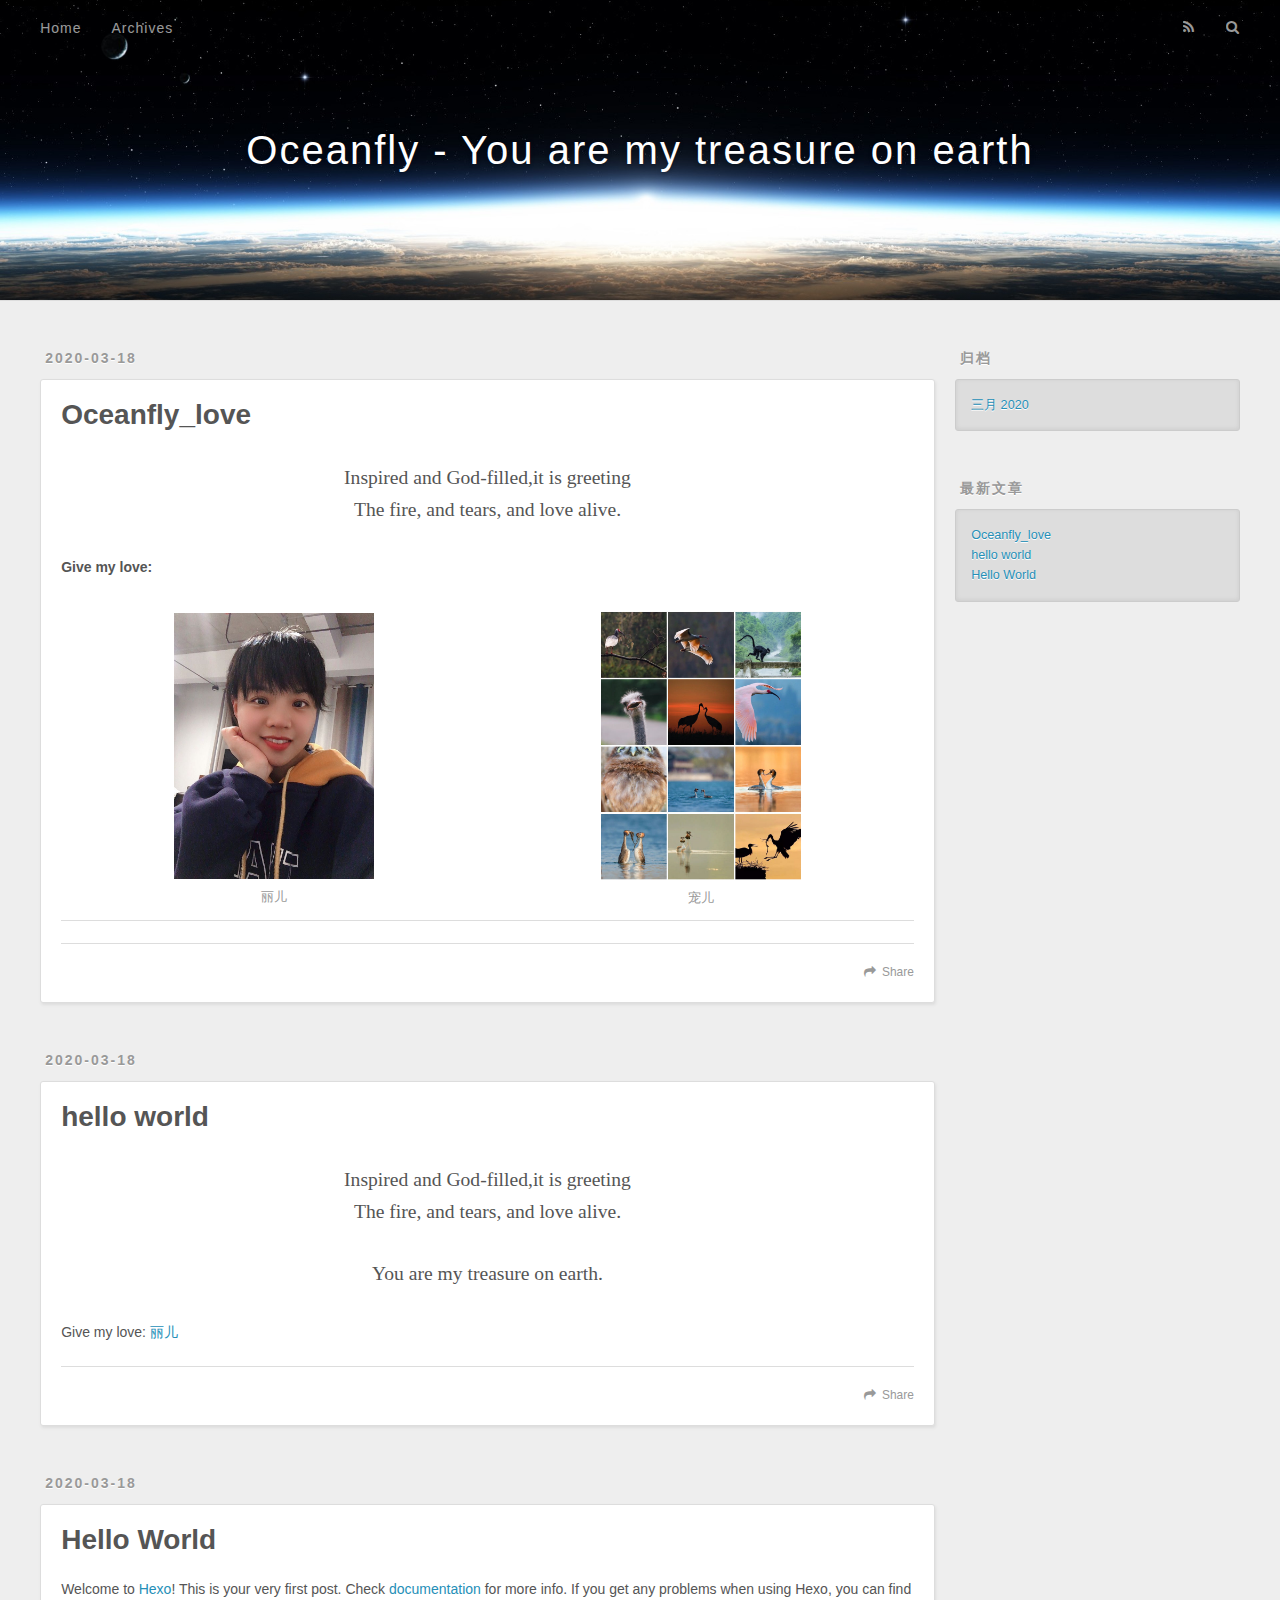
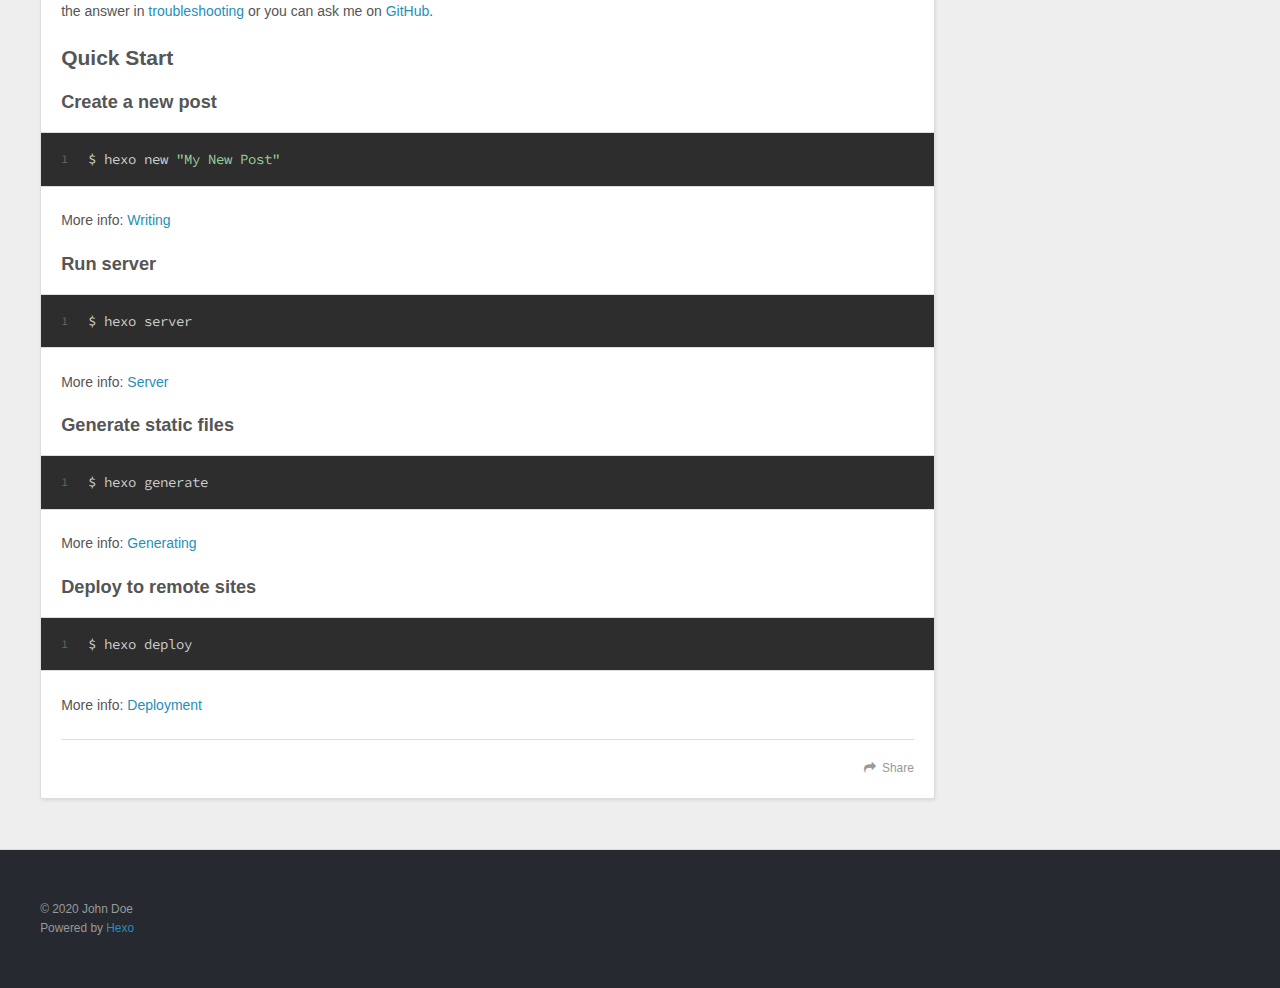
==== index.html @ 110f3596 "Site updated: 2020-03-19 07:47:17" ====
<!DOCTYPE html>
<html>
<head>
  <meta charset="utf-8">
  

  
  <title>Oceanfly - You are my treasure on earth</title>
  <meta name="viewport" content="width=device-width, initial-scale=1, maximum-scale=1">
  <meta property="og:type" content="website">
<meta property="og:title" content="Oceanfly - You are my treasure on earth">
<meta property="og:url" content="http://yoursite.com/index.html">
<meta property="og:site_name" content="Oceanfly - You are my treasure on earth">
<meta property="og:locale" content="zh_CN">
<meta property="article:author" content="John Doe">
<meta name="twitter:card" content="summary">
  
    <link rel="alternate" href="/atom.xml" title="Oceanfly - You are my treasure on earth" type="application/atom+xml">
  
  
    <link rel="icon" href="/favicon.png">
  
  
    <link href="//fonts.googleapis.com/css?family=Source+Code+Pro" rel="stylesheet" type="text/css">
  
  
<link rel="stylesheet" href="/css/style.css">

<meta name="generator" content="Hexo 4.2.0"></head>

<body>
  <div id="container">
    <div id="wrap">
      <header id="header">
  <div id="banner"></div>
  <div id="header-outer" class="outer">
    <div id="header-title" class="inner">
      <h1 id="logo-wrap">
        <a href="/" id="logo">Oceanfly - You are my treasure on earth</a>
      </h1>
      
    </div>
    <div id="header-inner" class="inner">
      <nav id="main-nav">
        <a id="main-nav-toggle" class="nav-icon"></a>
        
          <a class="main-nav-link" href="/">Home</a>
        
          <a class="main-nav-link" href="/archives">Archives</a>
        
      </nav>
      <nav id="sub-nav">
        
          <a id="nav-rss-link" class="nav-icon" href="/atom.xml" title="RSS Feed"></a>
        
        <a id="nav-search-btn" class="nav-icon" title="搜索"></a>
      </nav>
      <div id="search-form-wrap">
        <form action="//google.com/search" method="get" accept-charset="UTF-8" class="search-form"><input type="search" name="q" class="search-form-input" placeholder="Search"><button type="submit" class="search-form-submit">&#xF002;</button><input type="hidden" name="sitesearch" value="http://yoursite.com"></form>
      </div>
    </div>
  </div>
</header>
      <div class="outer">
        <section id="main">
  
    <article id="post-Oceanfly-love" class="article article-type-post" itemscope itemprop="blogPost">
  <div class="article-meta">
    <a href="/2020/03/18/Oceanfly-love/" class="article-date">
  <time datetime="2020-03-18T14:00:16.000Z" itemprop="datePublished">2020-03-18</time>
</a>
    
  </div>
  <div class="article-inner">
    
    
      <header class="article-header">
        
  
    <h1 itemprop="name">
      <a class="article-title" href="/2020/03/18/Oceanfly-love/">Oceanfly_love</a>
    </h1>
  

      </header>
    
    <div class="article-entry" itemprop="articleBody">
      
        <blockquote>
<p>Inspired and God-filled,it is greeting<br>The fire, and tears, and love alive.</p>
</blockquote>
<p><b>Give my love:</b> </p>
<table>
<tr>
<td><img width="200px" src="/2020/03/18/Oceanfly-love/lier.jpeg" alt="丽儿"></td>
<td><img width="200px" src="/2020/03/18/Oceanfly-love/love.jpeg" alt="宠儿"></td>
</tr>
</table>



      
    </div>
    <footer class="article-footer">
      <a data-url="http://yoursite.com/2020/03/18/Oceanfly-love/" data-id="ck7xz6lid0000nb306iz23a9l" class="article-share-link">Share</a>
      
      
    </footer>
  </div>
  
</article>


  
    <article id="post-hello-world-1" class="article article-type-post" itemscope itemprop="blogPost">
  <div class="article-meta">
    <a href="/2020/03/18/hello-world-1/" class="article-date">
  <time datetime="2020-03-18T11:01:24.000Z" itemprop="datePublished">2020-03-18</time>
</a>
    
  </div>
  <div class="article-inner">
    
    
      <header class="article-header">
        
  
    <h1 itemprop="name">
      <a class="article-title" href="/2020/03/18/hello-world-1/">hello world</a>
    </h1>
  

      </header>
    
    <div class="article-entry" itemprop="articleBody">
      
        <blockquote>
<p>Inspired and God-filled,it is greeting<br>The fire, and tears, and love alive.</p>
</blockquote>
<blockquote>
<p>You are my treasure on earth.</p>
</blockquote>
<p>Give my love: <a href="hello-world-1/love.jpeg">丽儿</a></p>

      
    </div>
    <footer class="article-footer">
      <a data-url="http://yoursite.com/2020/03/18/hello-world-1/" data-id="ck7xz6lim0002nb30163l7yas" class="article-share-link">Share</a>
      
      
    </footer>
  </div>
  
</article>


  
    <article id="post-hello-world" class="article article-type-post" itemscope itemprop="blogPost">
  <div class="article-meta">
    <a href="/2020/03/18/hello-world/" class="article-date">
  <time datetime="2020-03-18T10:40:21.572Z" itemprop="datePublished">2020-03-18</time>
</a>
    
  </div>
  <div class="article-inner">
    
    
      <header class="article-header">
        
  
    <h1 itemprop="name">
      <a class="article-title" href="/2020/03/18/hello-world/">Hello World</a>
    </h1>
  

      </header>
    
    <div class="article-entry" itemprop="articleBody">
      
        <p>Welcome to <a href="https://hexo.io/" target="_blank" rel="noopener">Hexo</a>! This is your very first post. Check <a href="https://hexo.io/docs/" target="_blank" rel="noopener">documentation</a> for more info. If you get any problems when using Hexo, you can find the answer in <a href="https://hexo.io/docs/troubleshooting.html" target="_blank" rel="noopener">troubleshooting</a> or you can ask me on <a href="https://github.com/hexojs/hexo/issues" target="_blank" rel="noopener">GitHub</a>.</p>
<h2 id="Quick-Start"><a href="#Quick-Start" class="headerlink" title="Quick Start"></a>Quick Start</h2><h3 id="Create-a-new-post"><a href="#Create-a-new-post" class="headerlink" title="Create a new post"></a>Create a new post</h3><figure class="highlight bash"><table><tr><td class="gutter"><pre><span class="line">1</span><br></pre></td><td class="code"><pre><span class="line">$ hexo new <span class="string">"My New Post"</span></span><br></pre></td></tr></table></figure>

<p>More info: <a href="https://hexo.io/docs/writing.html" target="_blank" rel="noopener">Writing</a></p>
<h3 id="Run-server"><a href="#Run-server" class="headerlink" title="Run server"></a>Run server</h3><figure class="highlight bash"><table><tr><td class="gutter"><pre><span class="line">1</span><br></pre></td><td class="code"><pre><span class="line">$ hexo server</span><br></pre></td></tr></table></figure>

<p>More info: <a href="https://hexo.io/docs/server.html" target="_blank" rel="noopener">Server</a></p>
<h3 id="Generate-static-files"><a href="#Generate-static-files" class="headerlink" title="Generate static files"></a>Generate static files</h3><figure class="highlight bash"><table><tr><td class="gutter"><pre><span class="line">1</span><br></pre></td><td class="code"><pre><span class="line">$ hexo generate</span><br></pre></td></tr></table></figure>

<p>More info: <a href="https://hexo.io/docs/generating.html" target="_blank" rel="noopener">Generating</a></p>
<h3 id="Deploy-to-remote-sites"><a href="#Deploy-to-remote-sites" class="headerlink" title="Deploy to remote sites"></a>Deploy to remote sites</h3><figure class="highlight bash"><table><tr><td class="gutter"><pre><span class="line">1</span><br></pre></td><td class="code"><pre><span class="line">$ hexo deploy</span><br></pre></td></tr></table></figure>

<p>More info: <a href="https://hexo.io/docs/one-command-deployment.html" target="_blank" rel="noopener">Deployment</a></p>

      
    </div>
    <footer class="article-footer">
      <a data-url="http://yoursite.com/2020/03/18/hello-world/" data-id="ck7xz6lik0001nb30772ybndc" class="article-share-link">Share</a>
      
      
    </footer>
  </div>
  
</article>


  


</section>
        
          <aside id="sidebar">
  
    

  
    

  
    
  
    
  <div class="widget-wrap">
    <h3 class="widget-title">归档</h3>
    <div class="widget">
      <ul class="archive-list"><li class="archive-list-item"><a class="archive-list-link" href="/archives/2020/03/">三月 2020</a></li></ul>
    </div>
  </div>


  
    
  <div class="widget-wrap">
    <h3 class="widget-title">最新文章</h3>
    <div class="widget">
      <ul>
        
          <li>
            <a href="/2020/03/18/Oceanfly-love/">Oceanfly_love</a>
          </li>
        
          <li>
            <a href="/2020/03/18/hello-world-1/">hello world</a>
          </li>
        
          <li>
            <a href="/2020/03/18/hello-world/">Hello World</a>
          </li>
        
      </ul>
    </div>
  </div>

  
</aside>
        
      </div>
      <footer id="footer">
  
  <div class="outer">
    <div id="footer-info" class="inner">
      &copy; 2020 John Doe<br>
      Powered by <a href="http://hexo.io/" target="_blank">Hexo</a>
    </div>
  </div>
</footer>
    </div>
    <nav id="mobile-nav">
  
    <a href="/" class="mobile-nav-link">Home</a>
  
    <a href="/archives" class="mobile-nav-link">Archives</a>
  
</nav>
    

<script src="//ajax.googleapis.com/ajax/libs/jquery/2.0.3/jquery.min.js"></script>


  
<link rel="stylesheet" href="/fancybox/jquery.fancybox.css">

  
<script src="/fancybox/jquery.fancybox.pack.js"></script>




<script src="/js/script.js"></script>




  </div>
</body>
</html>
---- css/style.css ----
body {
  width: 100%;
}
body:before,
body:after {
  content: "";
  display: table;
}
body:after {
  clear: both;
}
html,
body,
div,
span,
applet,
object,
iframe,
h1,
h2,
h3,
h4,
h5,
h6,
p,
blockquote,
pre,
a,
abbr,
acronym,
address,
big,
cite,
code,
del,
dfn,
em,
img,
ins,
kbd,
q,
s,
samp,
small,
strike,
strong,
sub,
sup,
tt,
var,
dl,
dt,
dd,
ol,
ul,
li,
fieldset,
form,
label,
legend,
table,
caption,
tbody,
tfoot,
thead,
tr,
th,
td {
  margin: 0;
  padding: 0;
  border: 0;
  outline: 0;
  font-weight: inherit;
  font-style: inherit;
  font-family: inherit;
  font-size: 100%;
  vertical-align: baseline;
}
body {
  line-height: 1;
  color: #000;
  background: #fff;
}
ol,
ul {
  list-style: none;
}
table {
  border-collapse: separate;
  border-spacing: 0;
  vertical-align: middle;
}
caption,
th,
td {
  text-align: left;
  font-weight: normal;
  vertical-align: middle;
}
a img {
  border: none;
}
input,
button {
  margin: 0;
  padding: 0;
}
input::-moz-focus-inner,
button::-moz-focus-inner {
  border: 0;
  padding: 0;
}
@font-face {
  font-family: FontAwesome;
  font-style: normal;
  font-weight: normal;
  src: url("fonts/fontawesome-webfont.eot?v=#4.0.3");
  src: url("fonts/fontawesome-webfont.eot?#iefix&v=#4.0.3") format("embedded-opentype"), url("fonts/fontawesome-webfont.woff?v=#4.0.3") format("woff"), url("fonts/fontawesome-webfont.ttf?v=#4.0.3") format("truetype"), url("fonts/fontawesome-webfont.svg#fontawesomeregular?v=#4.0.3") format("svg");
}
html,
body,
#container {
  height: 100%;
}
body {
  background: #eee;
  font: 14px -apple-system, BlinkMacSystemFont, "Segoe UI", "Roboto", "Oxygen", "Ubuntu", "Cantarell", "Fira Sans", "Droid Sans", "Helvetica Neue", sans-serif;
  -webkit-text-size-adjust: 100%;
}
.outer {
  max-width: 1220px;
  margin: 0 auto;
  padding: 0 20px;
}
.outer:before,
.outer:after {
  content: "";
  display: table;
}
.outer:after {
  clear: both;
}
.inner {
  display: inline;
  float: left;
  width: 98.33333333333333%;
  margin: 0 0.833333333333333%;
}
.left,
.alignleft {
  float: left;
}
.right,
.alignright {
  float: right;
}
.clear {
  clear: both;
}
#container {
  position: relative;
}
.mobile-nav-on {
  overflow: hidden;
}
#wrap {
  height: 100%;
  width: 100%;
  position: absolute;
  top: 0;
  left: 0;
  -webkit-transition: 0.2s ease-out;
  -moz-transition: 0.2s ease-out;
  -ms-transition: 0.2s ease-out;
  transition: 0.2s ease-out;
  z-index: 1;
  background: #eee;
}
.mobile-nav-on #wrap {
  left: 280px;
}
@media screen and (min-width: 768px) {
  #main {
    display: inline;
    float: left;
    width: 73.33333333333333%;
    margin: 0 0.833333333333333%;
  }
}
.article-date,
.article-category-link,
.archive-year,
.widget-title {
  text-decoration: none;
  text-transform: uppercase;
  letter-spacing: 2px;
  color: #999;
  margin-bottom: 1em;
  margin-left: 5px;
  line-height: 1em;
  text-shadow: 0 1px #fff;
  font-weight: bold;
}
.article-inner,
.archive-article-inner {
  background: #fff;
  -webkit-box-shadow: 1px 2px 3px #ddd;
  box-shadow: 1px 2px 3px #ddd;
  border: 1px solid #ddd;
  border-radius: 3px;
}
.article-entry h1,
.widget h1 {
  font-size: 2em;
}
.article-entry h2,
.widget h2 {
  font-size: 1.5em;
}
.article-entry h3,
.widget h3 {
  font-size: 1.3em;
}
.article-entry h4,
.widget h4 {
  font-size: 1.2em;
}
.article-entry h5,
.widget h5 {
  font-size: 1em;
}
.article-entry h6,
.widget h6 {
  font-size: 1em;
  color: #999;
}
.article-entry hr,
.widget hr {
  border: 1px dashed #ddd;
}
.article-entry strong,
.widget strong {
  font-weight: bold;
}
.article-entry em,
.widget em,
.article-entry cite,
.widget cite {
  font-style: italic;
}
.article-entry sup,
.widget sup,
.article-entry sub,
.widget sub {
  font-size: 0.75em;
  line-height: 0;
  position: relative;
  vertical-align: baseline;
}
.article-entry sup,
.widget sup {
  top: -0.5em;
}
.article-entry sub,
.widget sub {
  bottom: -0.2em;
}
.article-entry small,
.widget small {
  font-size: 0.85em;
}
.article-entry acronym,
.widget acronym,
.article-entry abbr,
.widget abbr {
  border-bottom: 1px dotted;
}
.article-entry ul,
.widget ul,
.article-entry ol,
.widget ol,
.article-entry dl,
.widget dl {
  margin: 0 20px;
  line-height: 1.6em;
}
.article-entry ul ul,
.widget ul ul,
.article-entry ol ul,
.widget ol ul,
.article-entry ul ol,
.widget ul ol,
.article-entry ol ol,
.widget ol ol {
  margin-top: 0;
  margin-bottom: 0;
}
.article-entry ul,
.widget ul {
  list-style: disc;
}
.article-entry ol,
.widget ol {
  list-style: decimal;
}
.article-entry dt,
.widget dt {
  font-weight: bold;
}
#header {
  height: 300px;
  position: relative;
  border-bottom: 1px solid #ddd;
}
#header:before,
#header:after {
  content: "";
  position: absolute;
  left: 0;
  right: 0;
  height: 40px;
}
#header:before {
  top: 0;
  background: -webkit-linear-gradient(rgba(0,0,0,0.2), transparent);
  background: -moz-linear-gradient(rgba(0,0,0,0.2), transparent);
  background: -ms-linear-gradient(rgba(0,0,0,0.2), transparent);
  background: linear-gradient(rgba(0,0,0,0.2), transparent);
}
#header:after {
  bottom: 0;
  background: -webkit-linear-gradient(transparent, rgba(0,0,0,0.2));
  background: -moz-linear-gradient(transparent, rgba(0,0,0,0.2));
  background: -ms-linear-gradient(transparent, rgba(0,0,0,0.2));
  background: linear-gradient(transparent, rgba(0,0,0,0.2));
}
#header-outer {
  height: 100%;
  position: relative;
}
#header-inner {
  position: relative;
  overflow: hidden;
}
#banner {
  position: absolute;
  top: 0;
  left: 0;
  width: 100%;
  height: 100%;
  background: url("images/banner.jpg") center #000;
  -webkit-background-size: cover;
  -moz-background-size: cover;
  background-size: cover;
  z-index: -1;
}
#header-title {
  text-align: center;
  height: 40px;
  position: absolute;
  top: 50%;
  left: 0;
  margin-top: -20px;
}
#logo,
#subtitle {
  text-decoration: none;
  color: #fff;
  font-weight: 300;
  text-shadow: 0 1px 4px rgba(0,0,0,0.3);
}
#logo {
  font-size: 40px;
  line-height: 40px;
  letter-spacing: 2px;
}
#subtitle {
  font-size: 16px;
  line-height: 16px;
  letter-spacing: 1px;
}
#subtitle-wrap {
  margin-top: 16px;
}
#main-nav {
  float: left;
  margin-left: -15px;
}
.nav-icon,
.main-nav-link {
  float: left;
  color: #fff;
  opacity: 0.6;
  text-decoration: none;
  text-shadow: 0 1px rgba(0,0,0,0.2);
  -webkit-transition: opacity 0.2s;
  -moz-transition: opacity 0.2s;
  -ms-transition: opacity 0.2s;
  transition: opacity 0.2s;
  display: block;
  padding: 20px 15px;
}
.nav-icon:hover,
.main-nav-link:hover {
  opacity: 1;
}
.nav-icon {
  font-family: FontAwesome;
  text-align: center;
  font-size: 14px;
  width: 14px;
  height: 14px;
  padding: 20px 15px;
  position: relative;
  cursor: pointer;
}
.main-nav-link {
  font-weight: 300;
  letter-spacing: 1px;
}
@media screen and (max-width: 479px) {
  .main-nav-link {
    display: none;
  }
}
#main-nav-toggle {
  display: none;
}
#main-nav-toggle:before {
  content: "\f0c9";
}
@media screen and (max-width: 479px) {
  #main-nav-toggle {
    display: block;
  }
}
#sub-nav {
  float: right;
  margin-right: -15px;
}
#nav-rss-link:before {
  content: "\f09e";
}
#nav-search-btn:before {
  content: "\f002";
}
#search-form-wrap {
  position: absolute;
  top: 15px;
  width: 150px;
  height: 30px;
  right: -150px;
  opacity: 0;
  -webkit-transition: 0.2s ease-out;
  -moz-transition: 0.2s ease-out;
  -ms-transition: 0.2s ease-out;
  transition: 0.2s ease-out;
}
#search-form-wrap.on {
  opacity: 1;
  right: 0;
}
@media screen and (max-width: 479px) {
  #search-form-wrap {
    width: 100%;
    right: -100%;
  }
}
.search-form {
  position: absolute;
  top: 0;
  left: 0;
  right: 0;
  background: #fff;
  padding: 5px 15px;
  border-radius: 15px;
  -webkit-box-shadow: 0 0 10px rgba(0,0,0,0.3);
  box-shadow: 0 0 10px rgba(0,0,0,0.3);
}
.search-form-input {
  border: none;
  background: none;
  color: #555;
  width: 100%;
  font: 13px -apple-system, BlinkMacSystemFont, "Segoe UI", "Roboto", "Oxygen", "Ubuntu", "Cantarell", "Fira Sans", "Droid Sans", "Helvetica Neue", sans-serif;
  outline: none;
}
.search-form-input::-webkit-search-results-decoration,
.search-form-input::-webkit-search-cancel-button {
  -webkit-appearance: none;
}
.search-form-submit {
  position: absolute;
  top: 50%;
  right: 10px;
  margin-top: -7px;
  font: 13px FontAwesome;
  border: none;
  background: none;
  color: #bbb;
  cursor: pointer;
}
.search-form-submit:hover,
.search-form-submit:focus {
  color: #777;
}
.article {
  margin: 50px 0;
}
.article-inner {
  overflow: hidden;
}
.article-meta:before,
.article-meta:after {
  content: "";
  display: table;
}
.article-meta:after {
  clear: both;
}
.article-date {
  float: left;
}
.article-category {
  float: left;
  line-height: 1em;
  color: #ccc;
  text-shadow: 0 1px #fff;
  margin-left: 8px;
}
.article-category:before {
  content: "\2022";
}
.article-category-link {
  margin: 0 12px 1em;
}
.article-header {
  padding: 20px 20px 0;
}
.article-title {
  text-decoration: none;
  font-size: 2em;
  font-weight: bold;
  color: #555;
  line-height: 1.1em;
  -webkit-transition: color 0.2s;
  -moz-transition: color 0.2s;
  -ms-transition: color 0.2s;
  transition: color 0.2s;
}
a.article-title:hover {
  color: #258fb8;
}
.article-entry {
  color: #555;
  padding: 0 20px;
}
.article-entry:before,
.article-entry:after {
  content: "";
  display: table;
}
.article-entry:after {
  clear: both;
}
.article-entry p,
.article-entry table {
  line-height: 1.6em;
  margin: 1.6em 0;
}
.article-entry h1,
.article-entry h2,
.article-entry h3,
.article-entry h4,
.article-entry h5,
.article-entry h6 {
  font-weight: bold;
}
.article-entry h1,
.article-entry h2,
.article-entry h3,
.article-entry h4,
.article-entry h5,
.article-entry h6 {
  line-height: 1.1em;
  margin: 1.1em 0;
}
.article-entry a {
  color: #258fb8;
  text-decoration: none;
}
.article-entry a:hover {
  text-decoration: underline;
}
.article-entry ul,
.article-entry ol,
.article-entry dl {
  margin-top: 1.6em;
  margin-bottom: 1.6em;
}
.article-entry img,
.article-entry video {
  max-width: 100%;
  height: auto;
  display: block;
  margin: auto;
}
.article-entry iframe {
  border: none;
}
.article-entry table {
  width: 100%;
  border-collapse: collapse;
  border-spacing: 0;
}
.article-entry th {
  font-weight: bold;
  border-bottom: 3px solid #ddd;
  padding-bottom: 0.5em;
}
.article-entry td {
  border-bottom: 1px solid #ddd;
  padding: 10px 0;
}
.article-entry blockquote {
  font-family: Georgia, "Times New Roman", serif;
  font-size: 1.4em;
  margin: 1.6em 20px;
  text-align: center;
}
.article-entry blockquote footer {
  font-size: 14px;
  margin: 1.6em 0;
  font-family: -apple-system, BlinkMacSystemFont, "Segoe UI", "Roboto", "Oxygen", "Ubuntu", "Cantarell", "Fira Sans", "Droid Sans", "Helvetica Neue", sans-serif;
}
.article-entry blockquote footer cite:before {
  content: "—";
  padding: 0 0.5em;
}
.article-entry .pullquote {
  text-align: left;
  width: 45%;
  margin: 0;
}
.article-entry .pullquote.left {
  margin-left: 0.5em;
  margin-right: 1em;
}
.article-entry .pullquote.right {
  margin-right: 0.5em;
  margin-left: 1em;
}
.article-entry .caption {
  color: #999;
  display: block;
  font-size: 0.9em;
  margin-top: 0.5em;
  position: relative;
  text-align: center;
}
.article-entry .video-container {
  position: relative;
  padding-top: 56.25%;
  height: 0;
  overflow: hidden;
}
.article-entry .video-container iframe,
.article-entry .video-container object,
.article-entry .video-container embed {
  position: absolute;
  top: 0;
  left: 0;
  width: 100%;
  height: 100%;
  margin-top: 0;
}
.article-more-link a {
  display: inline-block;
  line-height: 1em;
  padding: 6px 15px;
  border-radius: 15px;
  background: #eee;
  color: #999;
  text-shadow: 0 1px #fff;
  text-decoration: none;
}
.article-more-link a:hover {
  background: #258fb8;
  color: #fff;
  text-decoration: none;
  text-shadow: 0 1px #1e7293;
}
.article-footer {
  font-size: 0.85em;
  line-height: 1.6em;
  border-top: 1px solid #ddd;
  padding-top: 1.6em;
  margin: 0 20px 20px;
}
.article-footer:before,
.article-footer:after {
  content: "";
  display: table;
}
.article-footer:after {
  clear: both;
}
.article-footer a {
  color: #999;
  text-decoration: none;
}
.article-footer a:hover {
  color: #555;
}
.article-tag-list-item {
  float: left;
  margin-right: 10px;
}
.article-tag-list-link:before {
  content: "#";
}
.article-comment-link {
  float: right;
}
.article-comment-link:before {
  content: "\f075";
  font-family: FontAwesome;
  padding-right: 8px;
}
.article-share-link {
  cursor: pointer;
  float: right;
  margin-left: 20px;
}
.article-share-link:before {
  content: "\f064";
  font-family: FontAwesome;
  padding-right: 6px;
}
#article-nav {
  position: relative;
}
#article-nav:before,
#article-nav:after {
  content: "";
  display: table;
}
#article-nav:after {
  clear: both;
}
@media screen and (min-width: 768px) {
  #article-nav {
    margin: 50px 0;
  }
  #article-nav:before {
    width: 8px;
    height: 8px;
    position: absolute;
    top: 50%;
    left: 50%;
    margin-top: -4px;
    margin-left: -4px;
    content: "";
    border-radius: 50%;
    background: #ddd;
    -webkit-box-shadow: 0 1px 2px #fff;
    box-shadow: 0 1px 2px #fff;
  }
}
.article-nav-link-wrap {
  text-decoration: none;
  text-shadow: 0 1px #fff;
  color: #999;
  -webkit-box-sizing: border-box;
  -moz-box-sizing: border-box;
  box-sizing: border-box;
  margin-top: 50px;
  text-align: center;
  display: block;
}
.article-nav-link-wrap:hover {
  color: #555;
}
@media screen and (min-width: 768px) {
  .article-nav-link-wrap {
    width: 50%;
    margin-top: 0;
  }
}
@media screen and (min-width: 768px) {
  #article-nav-newer {
    float: left;
    text-align: right;
    padding-right: 20px;
  }
}
@media screen and (min-width: 768px) {
  #article-nav-older {
    float: right;
    text-align: left;
    padding-left: 20px;
  }
}
.article-nav-caption {
  text-transform: uppercase;
  letter-spacing: 2px;
  color: #ddd;
  line-height: 1em;
  font-weight: bold;
}
#article-nav-newer .article-nav-caption {
  margin-right: -2px;
}
.article-nav-title {
  font-size: 0.85em;
  line-height: 1.6em;
  margin-top: 0.5em;
}
.article-share-box {
  position: absolute;
  display: none;
  background: #fff;
  -webkit-box-shadow: 1px 2px 10px rgba(0,0,0,0.2);
  box-shadow: 1px 2px 10px rgba(0,0,0,0.2);
  border-radius: 3px;
  margin-left: -145px;
  overflow: hidden;
  z-index: 1;
}
.article-share-box.on {
  display: block;
}
.article-share-input {
  width: 100%;
  background: none;
  -webkit-box-sizing: border-box;
  -moz-box-sizing: border-box;
  box-sizing: border-box;
  font: 14px -apple-system, BlinkMacSystemFont, "Segoe UI", "Roboto", "Oxygen", "Ubuntu", "Cantarell", "Fira Sans", "Droid Sans", "Helvetica Neue", sans-serif;
  padding: 0 15px;
  color: #555;
  outline: none;
  border: 1px solid #ddd;
  border-radius: 3px 3px 0 0;
  height: 36px;
  line-height: 36px;
}
.article-share-links {
  background: #eee;
}
.article-share-links:before,
.article-share-links:after {
  content: "";
  display: table;
}
.article-share-links:after {
  clear: both;
}
.article-share-twitter,
.article-share-facebook,
.article-share-pinterest,
.article-share-google {
  width: 50px;
  height: 36px;
  display: block;
  float: left;
  position: relative;
  color: #999;
  text-shadow: 0 1px #fff;
}
.article-share-twitter:before,
.article-share-facebook:before,
.article-share-pinterest:before,
.article-share-google:before {
  font-size: 20px;
  font-family: FontAwesome;
  width: 20px;
  height: 20px;
  position: absolute;
  top: 50%;
  left: 50%;
  margin-top: -10px;
  margin-left: -10px;
  text-align: center;
}
.article-share-twitter:hover,
.article-share-facebook:hover,
.article-share-pinterest:hover,
.article-share-google:hover {
  color: #fff;
}
.article-share-twitter:before {
  content: "\f099";
}
.article-share-twitter:hover {
  background: #00aced;
  text-shadow: 0 1px #008abe;
}
.article-share-facebook:before {
  content: "\f09a";
}
.article-share-facebook:hover {
  background: #3b5998;
  text-shadow: 0 1px #2f477a;
}
.article-share-pinterest:before {
  content: "\f0d2";
}
.article-share-pinterest:hover {
  background: #cb2027;
  text-shadow: 0 1px #a21a1f;
}
.article-share-google:before {
  content: "\f0d5";
}
.article-share-google:hover {
  background: #dd4b39;
  text-shadow: 0 1px #be3221;
}
.article-gallery {
  background: #000;
  position: relative;
}
.article-gallery-photos {
  position: relative;
  overflow: hidden;
}
.article-gallery-img {
  display: none;
  max-width: 100%;
}
.article-gallery-img:first-child {
  display: block;
}
.article-gallery-img.loaded {
  position: absolute;
  display: block;
}
.article-gallery-img img {
  display: block;
  max-width: 100%;
  margin: 0 auto;
}
#comments {
  background: #fff;
  -webkit-box-shadow: 1px 2px 3px #ddd;
  box-shadow: 1px 2px 3px #ddd;
  padding: 20px;
  border: 1px solid #ddd;
  border-radius: 3px;
  margin: 50px 0;
}
#comments a {
  color: #258fb8;
}
.archives-wrap {
  margin: 50px 0;
}
.archives:before,
.archives:after {
  content: "";
  display: table;
}
.archives:after {
  clear: both;
}
.archive-year-wrap {
  margin-bottom: 1em;
}
.archives {
  -webkit-column-gap: 10px;
  -moz-column-gap: 10px;
  column-gap: 10px;
}
@media screen and (min-width: 480px) and (max-width: 767px) {
  .archives {
    -webkit-column-count: 2;
    -moz-column-count: 2;
    column-count: 2;
  }
}
@media screen and (min-width: 768px) {
  .archives {
    -webkit-column-count: 3;
    -moz-column-count: 3;
    column-count: 3;
  }
}
.archive-article {
  -webkit-column-break-inside: avoid;
  page-break-inside: avoid;
  overflow: hidden;
  break-inside: avoid-column;
}
.archive-article-inner {
  padding: 10px;
  margin-bottom: 15px;
}
.archive-article-title {
  text-decoration: none;
  font-weight: bold;
  color: #555;
  -webkit-transition: color 0.2s;
  -moz-transition: color 0.2s;
  -ms-transition: color 0.2s;
  transition: color 0.2s;
  line-height: 1.6em;
}
.archive-article-title:hover {
  color: #258fb8;
}
.archive-article-footer {
  margin-top: 1em;
}
.archive-article-date {
  color: #999;
  text-decoration: none;
  font-size: 0.85em;
  line-height: 1em;
  margin-bottom: 0.5em;
  display: block;
}
#page-nav {
  margin: 50px auto;
  background: #fff;
  -webkit-box-shadow: 1px 2px 3px #ddd;
  box-shadow: 1px 2px 3px #ddd;
  border: 1px solid #ddd;
  border-radius: 3px;
  text-align: center;
  color: #999;
  overflow: hidden;
}
#page-nav:before,
#page-nav:after {
  content: "";
  display: table;
}
#page-nav:after {
  clear: both;
}
#page-nav a,
#page-nav span {
  padding: 10px 20px;
  line-height: 1;
  height: 2ex;
}
#page-nav a {
  color: #999;
  text-decoration: none;
}
#page-nav a:hover {
  background: #999;
  color: #fff;
}
#page-nav .prev {
  float: left;
}
#page-nav .next {
  float: right;
}
#page-nav .page-number {
  display: inline-block;
}
@media screen and (max-width: 479px) {
  #page-nav .page-number {
    display: none;
  }
}
#page-nav .current {
  color: #555;
  font-weight: bold;
}
#page-nav .space {
  color: #ddd;
}
#footer {
  background: #262a30;
  padding: 50px 0;
  border-top: 1px solid #ddd;
  color: #999;
}
#footer a {
  color: #258fb8;
  text-decoration: none;
}
#footer a:hover {
  text-decoration: underline;
}
#footer-info {
  line-height: 1.6em;
  font-size: 0.85em;
}
.article-entry pre,
.article-entry .highlight {
  background: #2d2d2d;
  margin: 0 -20px;
  padding: 15px 20px;
  border-style: solid;
  border-color: #ddd;
  border-width: 1px 0;
  overflow: auto;
  color: #ccc;
  line-height: 22.400000000000002px;
}
.article-entry .highlight .gutter pre,
.article-entry .gist .gist-file .gist-data .line-numbers {
  color: #666;
  font-size: 0.85em;
}
.article-entry pre,
.article-entry code {
  font-family: "Source Code Pro", Consolas, Monaco, Menlo, Consolas, monospace;
}
.article-entry code {
  background: #eee;
  text-shadow: 0 1px #fff;
  padding: 0 0.3em;
}
.article-entry pre code {
  background: none;
  text-shadow: none;
  padding: 0;
}
.article-entry .highlight pre {
  border: none;
  margin: 0;
  padding: 0;
}
.article-entry .highlight table {
  margin: 0;
  width: auto;
}
.article-entry .highlight td {
  border: none;
  padding: 0;
}
.article-entry .highlight figcaption {
  font-size: 0.85em;
  color: #999;
  line-height: 1em;
  margin-bottom: 1em;
}
.article-entry .highlight figcaption:before,
.article-entry .highlight figcaption:after {
  content: "";
  display: table;
}
.article-entry .highlight figcaption:after {
  clear: both;
}
.article-entry .highlight figcaption a {
  float: right;
}
.article-entry .highlight .gutter pre {
  text-align: right;
  padding-right: 20px;
}
.article-entry .highlight .line {
  height: 22.400000000000002px;
}
.article-entry .highlight .line.marked {
  background: #515151;
}
.article-entry .gist {
  margin: 0 -20px;
  border-style: solid;
  border-color: #ddd;
  border-width: 1px 0;
  background: #2d2d2d;
  padding: 15px 20px 15px 0;
}
.article-entry .gist .gist-file {
  border: none;
  font-family: "Source Code Pro", Consolas, Monaco, Menlo, Consolas, monospace;
  margin: 0;
}
.article-entry .gist .gist-file .gist-data {
  background: none;
  border: none;
}
.article-entry .gist .gist-file .gist-data .line-numbers {
  background: none;
  border: none;
  padding: 0 20px 0 0;
}
.article-entry .gist .gist-file .gist-data .line-data {
  padding: 0 !important;
}
.article-entry .gist .gist-file .highlight {
  margin: 0;
  padding: 0;
  border: none;
}
.article-entry .gist .gist-file .gist-meta {
  background: #2d2d2d;
  color: #999;
  font: 0.85em -apple-system, BlinkMacSystemFont, "Segoe UI", "Roboto", "Oxygen", "Ubuntu", "Cantarell", "Fira Sans", "Droid Sans", "Helvetica Neue", sans-serif;
  text-shadow: 0 0;
  padding: 0;
  margin-top: 1em;
  margin-left: 20px;
}
.article-entry .gist .gist-file .gist-meta a {
  color: #258fb8;
  font-weight: normal;
}
.article-entry .gist .gist-file .gist-meta a:hover {
  text-decoration: underline;
}
pre .comment,
pre .title {
  color: #999;
}
pre .variable,
pre .attribute,
pre .tag,
pre .regexp,
pre .ruby .constant,
pre .xml .tag .title,
pre .xml .pi,
pre .xml .doctype,
pre .html .doctype,
pre .css .id,
pre .css .class,
pre .css .pseudo {
  color: #f2777a;
}
pre .number,
pre .preprocessor,
pre .built_in,
pre .literal,
pre .params,
pre .constant {
  color: #f99157;
}
pre .class,
pre .ruby .class .title,
pre .css .rules .attribute {
  color: #9c9;
}
pre .string,
pre .value,
pre .inheritance,
pre .header,
pre .ruby .symbol,
pre .xml .cdata {
  color: #9c9;
}
pre .css .hexcolor {
  color: #6cc;
}
pre .function,
pre .python .decorator,
pre .python .title,
pre .ruby .function .title,
pre .ruby .title .keyword,
pre .perl .sub,
pre .javascript .title,
pre .coffeescript .title {
  color: #69c;
}
pre .keyword,
pre .javascript .function {
  color: #c9c;
}
@media screen and (max-width: 479px) {
  #mobile-nav {
    position: absolute;
    top: 0;
    left: 0;
    width: 280px;
    height: 100%;
    background: #191919;
    border-right: 1px solid #fff;
  }
}
@media screen and (max-width: 479px) {
  .mobile-nav-link {
    display: block;
    color: #999;
    text-decoration: none;
    padding: 15px 20px;
    font-weight: bold;
  }
  .mobile-nav-link:hover {
    color: #fff;
  }
}
@media screen and (min-width: 768px) {
  #sidebar {
    display: inline;
    float: left;
    width: 23.333333333333332%;
    margin: 0 0.833333333333333%;
  }
}
.widget-wrap {
  margin: 50px 0;
}
.widget {
  color: #777;
  text-shadow: 0 1px #fff;
  background: #ddd;
  -webkit-box-shadow: 0 -1px 4px #ccc inset;
  box-shadow: 0 -1px 4px #ccc inset;
  border: 1px solid #ccc;
  padding: 15px;
  border-radius: 3px;
}
.widget a {
  color: #258fb8;
  text-decoration: none;
}
.widget a:hover {
  text-decoration: underline;
}
.widget ul ul,
.widget ol ul,
.widget dl ul,
.widget ul ol,
.widget ol ol,
.widget dl ol,
.widget ul dl,
.widget ol dl,
.widget dl dl {
  margin-left: 15px;
  list-style: disc;
}
.widget {
  line-height: 1.6em;
  word-wrap: break-word;
  font-size: 0.9em;
}
.widget ul,
.widget ol {
  list-style: none;
  margin: 0;
}
.widget ul ul,
.widget ol ul,
.widget ul ol,
.widget ol ol {
  margin: 0 20px;
}
.widget ul ul,
.widget ol ul {
  list-style: disc;
}
.widget ul ol,
.widget ol ol {
  list-style: decimal;
}
.category-list-count,
.tag-list-count,
.archive-list-count {
  padding-left: 5px;
  color: #999;
  font-size: 0.85em;
}
.category-list-count:before,
.tag-list-count:before,
.archive-list-count:before {
  content: "(";
}
.category-list-count:after,
.tag-list-count:after,
.archive-list-count:after {
  content: ")";
}
.tagcloud a {
  margin-right: 5px;
  display: inline-block;
}
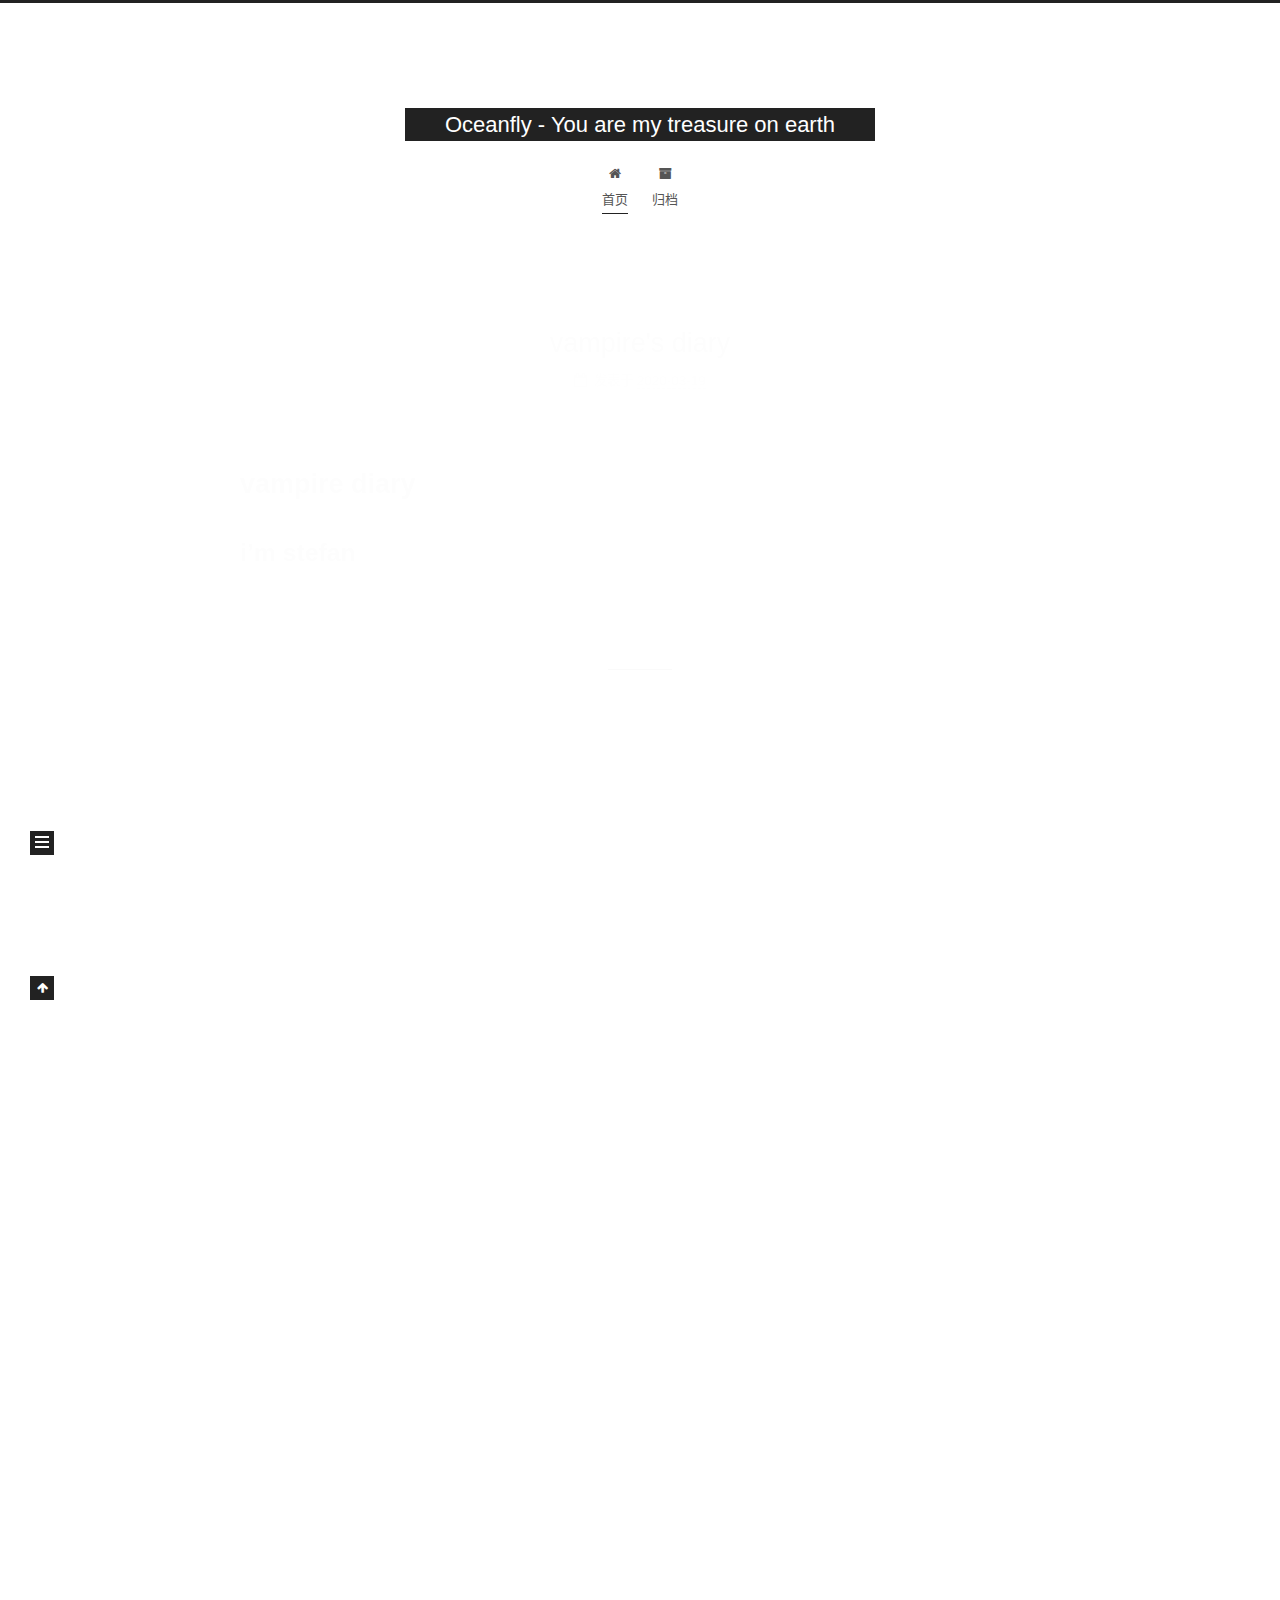
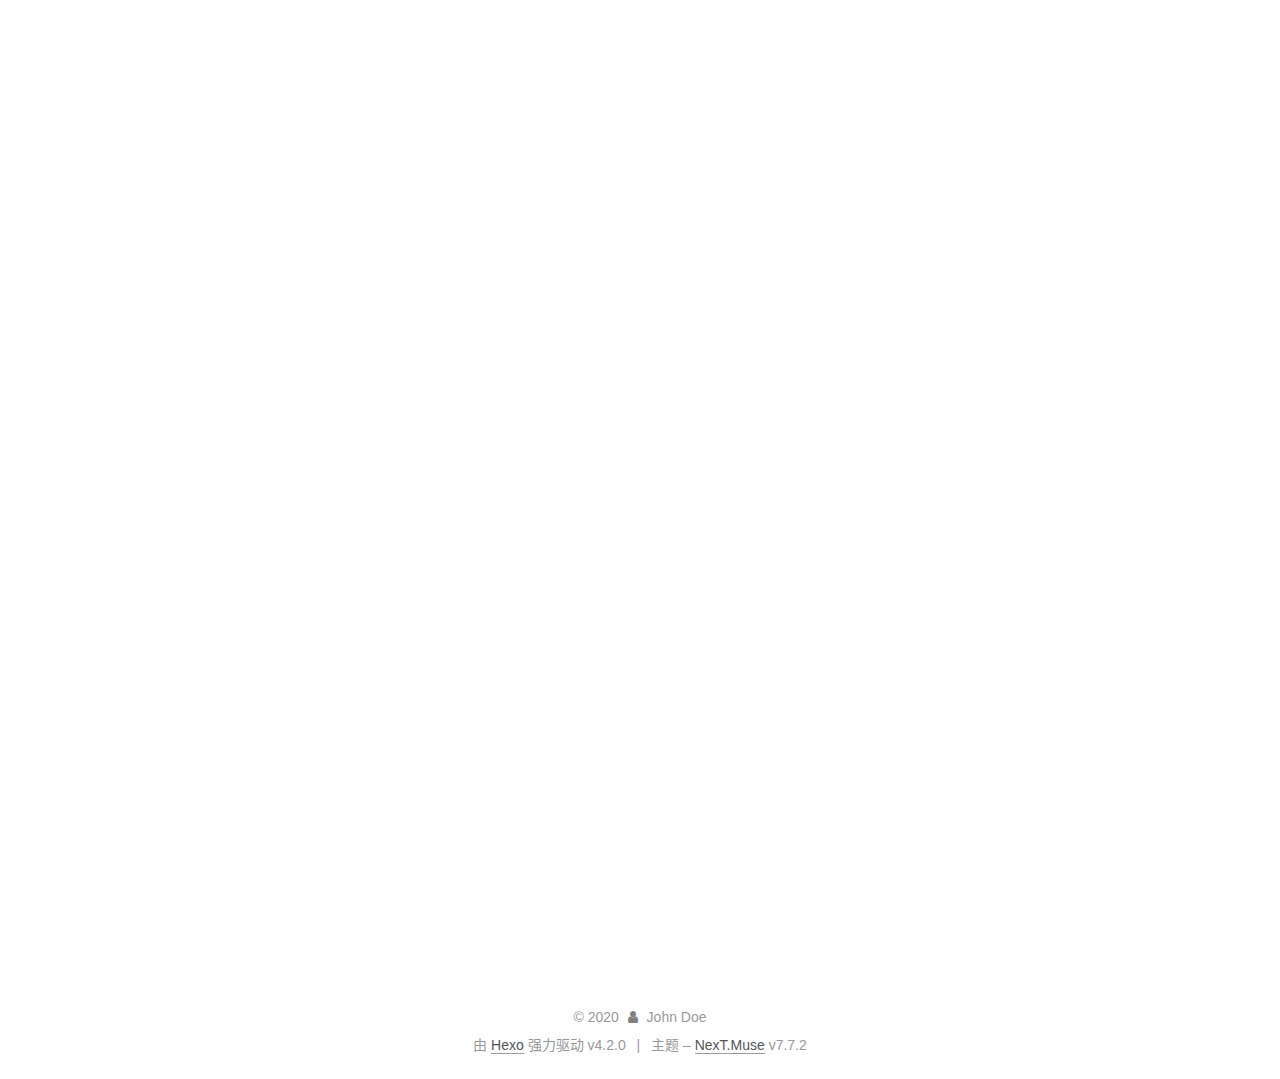
==== commit 74274ba6: "Site updated: 2020-03-21 00:01:57" ====
--- a/index.html
+++ b/index.html
@@ -1,12 +1,25 @@
 <!DOCTYPE html>
-<html>
+<html lang="zh-CN">
 <head>
-  <meta charset="utf-8">
-  
-
-  
-  <title>Oceanfly - You are my treasure on earth</title>
-  <meta name="viewport" content="width=device-width, initial-scale=1, maximum-scale=1">
+  <meta charset="UTF-8">
+<meta name="viewport" content="width=device-width, initial-scale=1, maximum-scale=2">
+<meta name="theme-color" content="#222">
+<meta name="generator" content="Hexo 4.2.0">
+  <link rel="apple-touch-icon" sizes="180x180" href="/images/apple-touch-icon-next.png">
+  <link rel="icon" type="image/png" sizes="32x32" href="/images/favicon-32x32-next.png">
+  <link rel="icon" type="image/png" sizes="16x16" href="/images/favicon-16x16-next.png">
+  <link rel="mask-icon" href="/images/logo.svg" color="#222">
+
+<link rel="stylesheet" href="/css/main.css">
+
+
+<link rel="stylesheet" href="/lib/font-awesome/css/font-awesome.min.css">
+
+<script id="hexo-configurations">
+    var NexT = window.NexT || {};
+    var CONFIG = {"hostname":"yoursite.com","root":"/","scheme":"Muse","version":"7.7.2","exturl":false,"sidebar":{"position":"left","display":"post","padding":18,"offset":12,"onmobile":false},"copycode":{"enable":false,"show_result":false,"style":null},"back2top":{"enable":true,"sidebar":false,"scrollpercent":false},"bookmark":{"enable":false,"color":"#222","save":"auto"},"fancybox":false,"mediumzoom":false,"lazyload":false,"pangu":false,"comments":{"style":"tabs","active":null,"storage":true,"lazyload":false,"nav":null},"algolia":{"hits":{"per_page":10},"labels":{"input_placeholder":"Search for Posts","hits_empty":"We didn't find any results for the search: ${query}","hits_stats":"${hits} results found in ${time} ms"}},"localsearch":{"enable":false,"trigger":"auto","top_n_per_article":1,"unescape":false,"preload":false},"motion":{"enable":true,"async":false,"transition":{"post_block":"fadeIn","post_header":"slideDownIn","post_body":"slideDownIn","coll_header":"slideLeftIn","sidebar":"slideUpIn"}}};
+  </script>
+
   <meta property="og:type" content="website">
 <meta property="og:title" content="Oceanfly - You are my treasure on earth">
 <meta property="og:url" content="http://yoursite.com/index.html">
@@ -14,86 +27,235 @@
 <meta property="og:locale" content="zh_CN">
 <meta property="article:author" content="John Doe">
 <meta name="twitter:card" content="summary">
-  
-    <link rel="alternate" href="/atom.xml" title="Oceanfly - You are my treasure on earth" type="application/atom+xml">
-  
-  
-    <link rel="icon" href="/favicon.png">
-  
-  
-    <link href="//fonts.googleapis.com/css?family=Source+Code+Pro" rel="stylesheet" type="text/css">
-  
-  
-<link rel="stylesheet" href="/css/style.css">
-
-<meta name="generator" content="Hexo 4.2.0"></head>
-
-<body>
-  <div id="container">
-    <div id="wrap">
-      <header id="header">
-  <div id="banner"></div>
-  <div id="header-outer" class="outer">
-    <div id="header-title" class="inner">
-      <h1 id="logo-wrap">
-        <a href="/" id="logo">Oceanfly - You are my treasure on earth</a>
-      </h1>
+
+<link rel="canonical" href="http://yoursite.com/">
+
+
+<script id="page-configurations">
+  // https://hexo.io/docs/variables.html
+  CONFIG.page = {
+    sidebar: "",
+    isHome : true,
+    isPost : false,
+    lang   : 'zh-CN'
+  };
+</script>
+
+  <title>Oceanfly - You are my treasure on earth</title>
+  
+
+
+
+
+
+
+  <noscript>
+  <style>
+  .use-motion .brand,
+  .use-motion .menu-item,
+  .sidebar-inner,
+  .use-motion .post-block,
+  .use-motion .pagination,
+  .use-motion .comments,
+  .use-motion .post-header,
+  .use-motion .post-body,
+  .use-motion .collection-header { opacity: initial; }
+
+  .use-motion .site-title,
+  .use-motion .site-subtitle {
+    opacity: initial;
+    top: initial;
+  }
+
+  .use-motion .logo-line-before i { left: initial; }
+  .use-motion .logo-line-after i { right: initial; }
+  </style>
+</noscript>
+
+</head>
+
+<body itemscope itemtype="http://schema.org/WebPage">
+  <div class="container use-motion">
+    <div class="headband"></div>
+
+    <header class="header" itemscope itemtype="http://schema.org/WPHeader">
+      <div class="header-inner"><div class="site-brand-container">
+  <div class="site-nav-toggle">
+    <div class="toggle" aria-label="切换导航栏">
+      <span class="toggle-line toggle-line-first"></span>
+      <span class="toggle-line toggle-line-middle"></span>
+      <span class="toggle-line toggle-line-last"></span>
+    </div>
+  </div>
+
+  <div class="site-meta">
+
+    <div>
+      <a href="/" class="brand" rel="start">
+        <span class="logo-line-before"><i></i></span>
+        <span class="site-title">Oceanfly - You are my treasure on earth</span>
+        <span class="logo-line-after"><i></i></span>
+      </a>
+    </div>
+  </div>
+
+  <div class="site-nav-right">
+    <div class="toggle popup-trigger">
+    </div>
+  </div>
+</div>
+
+
+<nav class="site-nav">
+  
+  <ul id="menu" class="menu">
+        <li class="menu-item menu-item-home">
+
+    <a href="/" rel="section"><i class="fa fa-fw fa-home"></i>首页</a>
+
+  </li>
+        <li class="menu-item menu-item-archives">
+
+    <a href="/archives/" rel="section"><i class="fa fa-fw fa-archive"></i>归档</a>
+
+  </li>
+  </ul>
+
+</nav>
+</div>
+    </header>
+
+    
+  <div class="back-to-top">
+    <i class="fa fa-arrow-up"></i>
+    <span>0%</span>
+  </div>
+
+
+    <main class="main">
+      <div class="main-inner">
+        <div class="content-wrap">
+          
+
+          <div class="content">
+            
+
+  <div class="posts-expand">
+        
+  
+  
+  <article itemscope itemtype="http://schema.org/Article" class="post-block home" lang="zh-CN">
+    <link itemprop="mainEntityOfPage" href="http://yoursite.com/2020/03/19/vampire-s-diary/">
+
+    <span hidden itemprop="author" itemscope itemtype="http://schema.org/Person">
+      <meta itemprop="image" content="/images/avatar.gif">
+      <meta itemprop="name" content="John Doe">
+      <meta itemprop="description" content="">
+    </span>
+
+    <span hidden itemprop="publisher" itemscope itemtype="http://schema.org/Organization">
+      <meta itemprop="name" content="Oceanfly - You are my treasure on earth">
+    </span>
+      <header class="post-header">
+        <h1 class="post-title" itemprop="name headline">
+          
+            <a href="/2020/03/19/vampire-s-diary/" class="post-title-link" itemprop="url">vampire's diary</a>
+        </h1>
+
+        <div class="post-meta">
+            <span class="post-meta-item">
+              <span class="post-meta-item-icon">
+                <i class="fa fa-calendar-o"></i>
+              </span>
+              <span class="post-meta-item-text">发表于</span>
+              
+
+              <time title="创建时间：2020-03-19 20:45:16 / 修改时间：20:45:41" itemprop="dateCreated datePublished" datetime="2020-03-19T20:45:16+08:00">2020-03-19</time>
+            </span>
+
+          
+
+        </div>
+      </header>
+
+    
+    
+    
+    <div class="post-body" itemprop="articleBody">
+
       
-    </div>
-    <div id="header-inner" class="inner">
-      <nav id="main-nav">
-        <a id="main-nav-toggle" class="nav-icon"></a>
-        
-          <a class="main-nav-link" href="/">Home</a>
-        
-          <a class="main-nav-link" href="/archives">Archives</a>
-        
-      </nav>
-      <nav id="sub-nav">
-        
-          <a id="nav-rss-link" class="nav-icon" href="/atom.xml" title="RSS Feed"></a>
-        
-        <a id="nav-search-btn" class="nav-icon" title="搜索"></a>
-      </nav>
-      <div id="search-form-wrap">
-        <form action="//google.com/search" method="get" accept-charset="UTF-8" class="search-form"><input type="search" name="q" class="search-form-input" placeholder="Search"><button type="submit" class="search-form-submit">&#xF002;</button><input type="hidden" name="sitesearch" value="http://yoursite.com"></form>
-      </div>
-    </div>
-  </div>
-</header>
-      <div class="outer">
-        <section id="main">
-  
-    <article id="post-Oceanfly-love" class="article article-type-post" itemscope itemprop="blogPost">
-  <div class="article-meta">
-    <a href="/2020/03/18/Oceanfly-love/" class="article-date">
-  <time datetime="2020-03-18T14:00:16.000Z" itemprop="datePublished">2020-03-18</time>
-</a>
-    
-  </div>
-  <div class="article-inner">
-    
-    
-      <header class="article-header">
-        
-  
-    <h1 itemprop="name">
-      <a class="article-title" href="/2020/03/18/Oceanfly-love/">Oceanfly_love</a>
-    </h1>
-  
-
+          <h1 id="vampire-diary"><a href="#vampire-diary" class="headerlink" title="vampire diary"></a>vampire diary</h1><h2 id="i’m-stefan"><a href="#i’m-stefan" class="headerlink" title="i’m stefan"></a>i’m stefan</h2>
+      
+    </div>
+
+    
+    
+    
+      <footer class="post-footer">
+        <div class="post-eof"></div>
+      </footer>
+  </article>
+  
+  
+  
+
+        
+  
+  
+  <article itemscope itemtype="http://schema.org/Article" class="post-block home" lang="zh-CN">
+    <link itemprop="mainEntityOfPage" href="http://yoursite.com/2020/03/18/Oceanfly-love/">
+
+    <span hidden itemprop="author" itemscope itemtype="http://schema.org/Person">
+      <meta itemprop="image" content="/images/avatar.gif">
+      <meta itemprop="name" content="John Doe">
+      <meta itemprop="description" content="">
+    </span>
+
+    <span hidden itemprop="publisher" itemscope itemtype="http://schema.org/Organization">
+      <meta itemprop="name" content="Oceanfly - You are my treasure on earth">
+    </span>
+      <header class="post-header">
+        <h1 class="post-title" itemprop="name headline">
+          
+            <a href="/2020/03/18/Oceanfly-love/" class="post-title-link" itemprop="url">Oceanfly_love</a>
+        </h1>
+
+        <div class="post-meta">
+            <span class="post-meta-item">
+              <span class="post-meta-item-icon">
+                <i class="fa fa-calendar-o"></i>
+              </span>
+              <span class="post-meta-item-text">发表于</span>
+
+              <time title="创建时间：2020-03-18 22:00:16" itemprop="dateCreated datePublished" datetime="2020-03-18T22:00:16+08:00">2020-03-18</time>
+            </span>
+              <span class="post-meta-item">
+                <span class="post-meta-item-icon">
+                  <i class="fa fa-calendar-check-o"></i>
+                </span>
+                <span class="post-meta-item-text">更新于</span>
+                <time title="修改时间：2020-03-19 20:43:06" itemprop="dateModified" datetime="2020-03-19T20:43:06+08:00">2020-03-19</time>
+              </span>
+
+          
+
+        </div>
       </header>
-    
-    <div class="article-entry" itemprop="articleBody">
+
+    
+    
+    
+    <div class="post-body" itemprop="articleBody">
+
       
-        <blockquote>
+          <blockquote>
 <p>Inspired and God-filled,it is greeting<br>The fire, and tears, and love alive.</p>
 </blockquote>
-<p><b>Give my love:</b> </p>
+<p><b>黎帆 Give my love: 锦锦</b> </p>
 <table>
 <tr>
-<td><img width="200px" src="/2020/03/18/Oceanfly-love/lier.jpeg" alt="丽儿"></td>
-<td><img width="200px" src="/2020/03/18/Oceanfly-love/love.jpeg" alt="宠儿"></td>
+<td><img width="200px" src="/2020/03/18/Oceanfly-love/love2.jpeg" alt="宠儿1"></td>
+<td><img width="200px" src="/2020/03/18/Oceanfly-love/love.jpeg" alt="宠儿2"></td>
 </tr>
 </table>
 
@@ -101,83 +263,61 @@
 
       
     </div>
-    <footer class="article-footer">
-      <a data-url="http://yoursite.com/2020/03/18/Oceanfly-love/" data-id="ck7xz6lid0000nb306iz23a9l" class="article-share-link">Share</a>
+
+    
+    
+    
+      <footer class="post-footer">
+        <div class="post-eof"></div>
+      </footer>
+  </article>
+  
+  
+  
+
+        
+  
+  
+  <article itemscope itemtype="http://schema.org/Article" class="post-block home" lang="zh-CN">
+    <link itemprop="mainEntityOfPage" href="http://yoursite.com/2020/03/18/hello-world/">
+
+    <span hidden itemprop="author" itemscope itemtype="http://schema.org/Person">
+      <meta itemprop="image" content="/images/avatar.gif">
+      <meta itemprop="name" content="John Doe">
+      <meta itemprop="description" content="">
+    </span>
+
+    <span hidden itemprop="publisher" itemscope itemtype="http://schema.org/Organization">
+      <meta itemprop="name" content="Oceanfly - You are my treasure on earth">
+    </span>
+      <header class="post-header">
+        <h1 class="post-title" itemprop="name headline">
+          
+            <a href="/2020/03/18/hello-world/" class="post-title-link" itemprop="url">Hello World</a>
+        </h1>
+
+        <div class="post-meta">
+            <span class="post-meta-item">
+              <span class="post-meta-item-icon">
+                <i class="fa fa-calendar-o"></i>
+              </span>
+              <span class="post-meta-item-text">发表于</span>
+
+              <time title="创建时间：2020-03-18 18:40:21" itemprop="dateCreated datePublished" datetime="2020-03-18T18:40:21+08:00">2020-03-18</time>
+            </span>
+
+          
+
+        </div>
+      </header>
+
+    
+    
+    
+    <div class="post-body" itemprop="articleBody">
+
       
-      
-    </footer>
-  </div>
-  
-</article>
-
-
-  
-    <article id="post-hello-world-1" class="article article-type-post" itemscope itemprop="blogPost">
-  <div class="article-meta">
-    <a href="/2020/03/18/hello-world-1/" class="article-date">
-  <time datetime="2020-03-18T11:01:24.000Z" itemprop="datePublished">2020-03-18</time>
-</a>
-    
-  </div>
-  <div class="article-inner">
-    
-    
-      <header class="article-header">
-        
-  
-    <h1 itemprop="name">
-      <a class="article-title" href="/2020/03/18/hello-world-1/">hello world</a>
-    </h1>
-  
-
-      </header>
-    
-    <div class="article-entry" itemprop="articleBody">
-      
-        <blockquote>
-<p>Inspired and God-filled,it is greeting<br>The fire, and tears, and love alive.</p>
-</blockquote>
-<blockquote>
-<p>You are my treasure on earth.</p>
-</blockquote>
-<p>Give my love: <a href="hello-world-1/love.jpeg">丽儿</a></p>
-
-      
-    </div>
-    <footer class="article-footer">
-      <a data-url="http://yoursite.com/2020/03/18/hello-world-1/" data-id="ck7xz6lim0002nb30163l7yas" class="article-share-link">Share</a>
-      
-      
-    </footer>
-  </div>
-  
-</article>
-
-
-  
-    <article id="post-hello-world" class="article article-type-post" itemscope itemprop="blogPost">
-  <div class="article-meta">
-    <a href="/2020/03/18/hello-world/" class="article-date">
-  <time datetime="2020-03-18T10:40:21.572Z" itemprop="datePublished">2020-03-18</time>
-</a>
-    
-  </div>
-  <div class="article-inner">
-    
-    
-      <header class="article-header">
-        
-  
-    <h1 itemprop="name">
-      <a class="article-title" href="/2020/03/18/hello-world/">Hello World</a>
-    </h1>
-  
-
-      </header>
-    
-    <div class="article-entry" itemprop="articleBody">
-      
-        <p>Welcome to <a href="https://hexo.io/" target="_blank" rel="noopener">Hexo</a>! This is your very first post. Check <a href="https://hexo.io/docs/" target="_blank" rel="noopener">documentation</a> for more info. If you get any problems when using Hexo, you can find the answer in <a href="https://hexo.io/docs/troubleshooting.html" target="_blank" rel="noopener">troubleshooting</a> or you can ask me on <a href="https://github.com/hexojs/hexo/issues" target="_blank" rel="noopener">GitHub</a>.</p>
+          <p>Welcome to <a href="https://hexo.io/" target="_blank" rel="noopener">Hexo</a>! This is your very first post. Check <a href="https://hexo.io/docs/" target="_blank" rel="noopener">documentation</a> for more info. If you get any problems when using Hexo, you can find the answer in <a href="https://hexo.io/docs/troubleshooting.html" target="_blank" rel="noopener">troubleshooting</a> or you can ask me on <a href="https://github.com/hexojs/hexo/issues" target="_blank" rel="noopener">GitHub</a>.</p>
 <h2 id="Quick-Start"><a href="#Quick-Start" class="headerlink" title="Quick Start"></a>Quick Start</h2><h3 id="Create-a-new-post"><a href="#Create-a-new-post" class="headerlink" title="Create a new post"></a>Create a new post</h3><figure class="highlight bash"><table><tr><td class="gutter"><pre><span class="line">1</span><br></pre></td><td class="code"><pre><span class="line">$ hexo new <span class="string">"My New Post"</span></span><br></pre></td></tr></table></figure>
 
 <p>More info: <a href="https://hexo.io/docs/writing.html" target="_blank" rel="noopener">Writing</a></p>
@@ -193,103 +333,175 @@
 
       
     </div>
-    <footer class="article-footer">
-      <a data-url="http://yoursite.com/2020/03/18/hello-world/" data-id="ck7xz6lik0001nb30772ybndc" class="article-share-link">Share</a>
-      
-      
+
+    
+    
+    
+      <footer class="post-footer">
+        <div class="post-eof"></div>
+      </footer>
+  </article>
+  
+  
+  
+
+  </div>
+
+  
+
+
+
+          </div>
+          
+
+<script>
+  window.addEventListener('tabs:register', () => {
+    let { activeClass } = CONFIG.comments;
+    if (CONFIG.comments.storage) {
+      activeClass = localStorage.getItem('comments_active') || activeClass;
+    }
+    if (activeClass) {
+      let activeTab = document.querySelector(`a[href="#comment-${activeClass}"]`);
+      if (activeTab) {
+        activeTab.click();
+      }
+    }
+  });
+  if (CONFIG.comments.storage) {
+    window.addEventListener('tabs:click', event => {
+      if (!event.target.matches('.tabs-comment .tab-content .tab-pane')) return;
+      let commentClass = event.target.classList[1];
+      localStorage.setItem('comments_active', commentClass);
+    });
+  }
+</script>
+
+        </div>
+          
+  
+  <div class="toggle sidebar-toggle">
+    <span class="toggle-line toggle-line-first"></span>
+    <span class="toggle-line toggle-line-middle"></span>
+    <span class="toggle-line toggle-line-last"></span>
+  </div>
+
+  <aside class="sidebar">
+    <div class="sidebar-inner">
+
+      <ul class="sidebar-nav motion-element">
+        <li class="sidebar-nav-toc">
+          文章目录
+        </li>
+        <li class="sidebar-nav-overview">
+          站点概览
+        </li>
+      </ul>
+
+      <!--noindex-->
+      <div class="post-toc-wrap sidebar-panel">
+      </div>
+      <!--/noindex-->
+
+      <div class="site-overview-wrap sidebar-panel">
+        <div class="site-author motion-element" itemprop="author" itemscope itemtype="http://schema.org/Person">
+  <p class="site-author-name" itemprop="name">John Doe</p>
+  <div class="site-description" itemprop="description"></div>
+</div>
+<div class="site-state-wrap motion-element">
+  <nav class="site-state">
+      <div class="site-state-item site-state-posts">
+          <a href="/archives/">
+        
+          <span class="site-state-item-count">3</span>
+          <span class="site-state-item-name">日志</span>
+        </a>
+      </div>
+  </nav>
+</div>
+
+
+
+      </div>
+
+    </div>
+  </aside>
+  <div id="sidebar-dimmer"></div>
+
+
+      </div>
+    </main>
+
+    <footer class="footer">
+      <div class="footer-inner">
+        
+
+        
+
+<div class="copyright">
+  
+  &copy; 
+  <span itemprop="copyrightYear">2020</span>
+  <span class="with-love">
+    <i class="fa fa-user"></i>
+  </span>
+  <span class="author" itemprop="copyrightHolder">John Doe</span>
+</div>
+  <div class="powered-by">由 <a href="https://hexo.io/" class="theme-link" rel="noopener" target="_blank">Hexo</a> 强力驱动 v4.2.0
+  </div>
+  <span class="post-meta-divider">|</span>
+  <div class="theme-info">主题 – <a href="https://muse.theme-next.org/" class="theme-link" rel="noopener" target="_blank">NexT.Muse</a> v7.7.2
+  </div>
+
+        
+
+
+
+
+
+
+
+
+      </div>
     </footer>
   </div>
-  
-</article>
-
-
-  
-
-
-</section>
-        
-          <aside id="sidebar">
-  
-    
-
-  
-    
-
-  
-    
-  
-    
-  <div class="widget-wrap">
-    <h3 class="widget-title">归档</h3>
-    <div class="widget">
-      <ul class="archive-list"><li class="archive-list-item"><a class="archive-list-link" href="/archives/2020/03/">三月 2020</a></li></ul>
-    </div>
-  </div>
-
-
-  
-    
-  <div class="widget-wrap">
-    <h3 class="widget-title">最新文章</h3>
-    <div class="widget">
-      <ul>
-        
-          <li>
-            <a href="/2020/03/18/Oceanfly-love/">Oceanfly_love</a>
-          </li>
-        
-          <li>
-            <a href="/2020/03/18/hello-world-1/">hello world</a>
-          </li>
-        
-          <li>
-            <a href="/2020/03/18/hello-world/">Hello World</a>
-          </li>
-        
-      </ul>
-    </div>
-  </div>
-
-  
-</aside>
-        
-      </div>
-      <footer id="footer">
-  
-  <div class="outer">
-    <div id="footer-info" class="inner">
-      &copy; 2020 John Doe<br>
-      Powered by <a href="http://hexo.io/" target="_blank">Hexo</a>
-    </div>
-  </div>
-</footer>
-    </div>
-    <nav id="mobile-nav">
-  
-    <a href="/" class="mobile-nav-link">Home</a>
-  
-    <a href="/archives" class="mobile-nav-link">Archives</a>
-  
-</nav>
-    
-
-<script src="//ajax.googleapis.com/ajax/libs/jquery/2.0.3/jquery.min.js"></script>
-
-
-  
-<link rel="stylesheet" href="/fancybox/jquery.fancybox.css">
-
-  
-<script src="/fancybox/jquery.fancybox.pack.js"></script>
-
-
-
-
-<script src="/js/script.js"></script>
-
-
-
-
-  </div>
+
+  
+  <script src="/lib/anime.min.js"></script>
+  <script src="/lib/velocity/velocity.min.js"></script>
+  <script src="/lib/velocity/velocity.ui.min.js"></script>
+
+<script src="/js/utils.js"></script>
+
+<script src="/js/motion.js"></script>
+
+
+<script src="/js/schemes/muse.js"></script>
+
+
+<script src="/js/next-boot.js"></script>
+
+
+
+
+  
+
+
+
+
+
+
+
+
+
+
+
+
+
+
+
+  
+
+  
+
 </body>
-</html>+</html>
--- a/css/main.css
+++ b/css/main.css
@@ -0,0 +1,2298 @@
+:root {
+  --body-bg-color: #fff;
+  --content-bg-color: #fff;
+  --card-bg-color: #f5f5f5;
+  --text-color: #555;
+  --link-color: #555;
+  --link-hover-color: #222;
+  --brand-color: #fff;
+  --brand-hover-color: #fff;
+  --table-row-odd-bg-color: #f9f9f9;
+  --table-row-hover-bg-color: #f5f5f5;
+  --menu-item-bg-color: #f5f5f5;
+  --btn-default-bg: #222;
+  --btn-default-color: #fff;
+  --btn-default-border-color: #222;
+  --btn-default-hover-bg: #fff;
+  --btn-default-hover-color: #222;
+  --btn-default-hover-border-color: #222;
+}
+html {
+  line-height: 1.15; /* 1 */
+  -webkit-text-size-adjust: 100%; /* 2 */
+}
+body {
+  margin: 0;
+}
+main {
+  display: block;
+}
+h1 {
+  font-size: 2em;
+  margin: 0.67em 0;
+}
+hr {
+  box-sizing: content-box; /* 1 */
+  height: 0; /* 1 */
+  overflow: visible; /* 2 */
+}
+pre {
+  font-family: monospace, monospace; /* 1 */
+  font-size: 1em; /* 2 */
+}
+a {
+  background: transparent;
+}
+abbr[title] {
+  border-bottom: none; /* 1 */
+  text-decoration: underline; /* 2 */
+  text-decoration: underline dotted; /* 2 */
+}
+b,
+strong {
+  font-weight: bolder;
+}
+code,
+kbd,
+samp {
+  font-family: monospace, monospace; /* 1 */
+  font-size: 1em; /* 2 */
+}
+small {
+  font-size: 80%;
+}
+sub,
+sup {
+  font-size: 75%;
+  line-height: 0;
+  position: relative;
+  vertical-align: baseline;
+}
+sub {
+  bottom: -0.25em;
+}
+sup {
+  top: -0.5em;
+}
+img {
+  border-style: none;
+}
+button,
+input,
+optgroup,
+select,
+textarea {
+  font-family: inherit; /* 1 */
+  font-size: 100%; /* 1 */
+  line-height: 1.15; /* 1 */
+  margin: 0; /* 2 */
+}
+button,
+input {
+/* 1 */
+  overflow: visible;
+}
+button,
+select {
+/* 1 */
+  text-transform: none;
+}
+button,
+[type='button'],
+[type='reset'],
+[type='submit'] {
+  -webkit-appearance: button;
+}
+button::-moz-focus-inner,
+[type='button']::-moz-focus-inner,
+[type='reset']::-moz-focus-inner,
+[type='submit']::-moz-focus-inner {
+  border-style: none;
+  padding: 0;
+}
+button:-moz-focusring,
+[type='button']:-moz-focusring,
+[type='reset']:-moz-focusring,
+[type='submit']:-moz-focusring {
+  outline: 1px dotted ButtonText;
+}
+fieldset {
+  padding: 0.35em 0.75em 0.625em;
+}
+legend {
+  box-sizing: border-box; /* 1 */
+  color: inherit; /* 2 */
+  display: table; /* 1 */
+  max-width: 100%; /* 1 */
+  padding: 0; /* 3 */
+  white-space: normal; /* 1 */
+}
+progress {
+  vertical-align: baseline;
+}
+textarea {
+  overflow: auto;
+}
+[type='checkbox'],
+[type='radio'] {
+  box-sizing: border-box; /* 1 */
+  padding: 0; /* 2 */
+}
+[type='number']::-webkit-inner-spin-button,
+[type='number']::-webkit-outer-spin-button {
+  height: auto;
+}
+[type='search'] {
+  outline-offset: -2px; /* 2 */
+  -webkit-appearance: textfield; /* 1 */
+}
+[type='search']::-webkit-search-decoration {
+  -webkit-appearance: none;
+}
+::-webkit-file-upload-button {
+  font: inherit; /* 2 */
+  -webkit-appearance: button; /* 1 */
+}
+details {
+  display: block;
+}
+summary {
+  display: list-item;
+}
+template {
+  display: none;
+}
+[hidden] {
+  display: none;
+}
+::selection {
+  background: #262a30;
+  color: #fff;
+}
+html,
+body {
+  height: 100%;
+}
+body {
+  background: var(--body-bg-color);
+  color: var(--text-color);
+  font-family: 'Lato', "PingFang SC", "Microsoft YaHei", sans-serif;
+  font-size: 1em;
+  line-height: 2;
+}
+@media (max-width: 991px) {
+  body {
+    padding-left: 0 !important;
+    padding-right: 0 !important;
+  }
+}
+h1,
+h2,
+h3,
+h4,
+h5,
+h6 {
+  font-family: 'Lato', "PingFang SC", "Microsoft YaHei", sans-serif;
+  font-weight: bold;
+  line-height: 1.5;
+  margin: 20px 0 15px;
+}
+h1 {
+  font-size: 1.5em;
+}
+h2 {
+  font-size: 1.375em;
+}
+h3 {
+  font-size: 1.25em;
+}
+h4 {
+  font-size: 1.125em;
+}
+h5 {
+  font-size: 1em;
+}
+h6 {
+  font-size: 0.875em;
+}
+p {
+  margin: 0 0 20px 0;
+}
+a,
+span.exturl {
+  border-bottom: 1px solid #999;
+  color: var(--link-color);
+  outline: 0;
+  text-decoration: none;
+  overflow-wrap: break-word;
+  word-wrap: break-word;
+  cursor: pointer;
+}
+a:hover,
+span.exturl:hover {
+  border-bottom-color: var(--link-hover-color);
+  color: var(--link-hover-color);
+}
+iframe,
+img,
+video {
+  display: block;
+  margin-left: auto;
+  margin-right: auto;
+  max-width: 100%;
+}
+hr {
+  background-image: repeating-linear-gradient(-45deg, #ddd, #ddd 4px, transparent 4px, transparent 8px);
+  border: 0;
+  height: 3px;
+  margin: 40px 0;
+}
+blockquote {
+  border-left: 4px solid #ddd;
+  color: #666;
+  margin: 0;
+  padding: 0 15px;
+}
+blockquote cite::before {
+  content: '-';
+  padding: 0 5px;
+}
+dt {
+  font-weight: bold;
+}
+dd {
+  margin: 0;
+  padding: 0;
+}
+kbd {
+  background-color: #f5f5f5;
+  background-image: linear-gradient(#eee, #fff, #eee);
+  border: 1px solid #ccc;
+  border-radius: 0.2em;
+  box-shadow: 0.1em 0.1em 0.2em rgba(0,0,0,0.1);
+  color: #555;
+  font-family: inherit;
+  padding: 0.1em 0.3em;
+  white-space: nowrap;
+}
+.table-container {
+  overflow: auto;
+}
+table {
+  border-collapse: collapse;
+  border-spacing: 0;
+  font-size: 0.875em;
+  margin: 0 0 20px 0;
+  width: 100%;
+}
+tbody tr:nth-of-type(odd) {
+  background: var(--table-row-odd-bg-color);
+}
+tbody tr:hover {
+  background: var(--table-row-hover-bg-color);
+}
+caption,
+th,
+td {
+  font-weight: normal;
+  padding: 8px;
+  text-align: left;
+  vertical-align: middle;
+}
+th,
+td {
+  border: 1px solid #ddd;
+  border-bottom: 3px solid #ddd;
+}
+th {
+  font-weight: 700;
+  padding-bottom: 10px;
+}
+td {
+  border-bottom-width: 1px;
+}
+.btn {
+  background: var(--btn-default-bg);
+  border: 2px solid var(--btn-default-border-color);
+  border-radius: 0;
+  color: var(--btn-default-color);
+  display: inline-block;
+  font-size: 0.875em;
+  line-height: 2;
+  padding: 0 20px;
+  text-decoration: none;
+  transition-property: background-color;
+  transition-delay: 0s;
+  transition-duration: 0.2s;
+  transition-timing-function: ease-in-out;
+}
+.btn:hover {
+  background: var(--btn-default-hover-bg);
+  border-color: var(--btn-default-hover-border-color);
+  color: var(--btn-default-hover-color);
+}
+.btn + .btn {
+  margin: 0 0 8px 8px;
+}
+.btn .fa-fw {
+  text-align: left;
+  width: 1.285714285714286em;
+}
+.toggle {
+  line-height: 0;
+}
+.toggle .toggle-line {
+  background: #fff;
+  display: inline-block;
+  height: 2px;
+  left: 0;
+  position: relative;
+  top: 0;
+  transition: all 0.4s;
+  vertical-align: top;
+  width: 100%;
+}
+.toggle .toggle-line:not(:first-child) {
+  margin-top: 3px;
+}
+.toggle.toggle-arrow .toggle-line-first {
+  left: 50%;
+  top: 2px;
+  transform: rotate(45deg);
+  width: 50%;
+}
+.toggle.toggle-arrow .toggle-line-middle {
+  left: 2px;
+  width: 90%;
+}
+.toggle.toggle-arrow .toggle-line-last {
+  left: 50%;
+  top: -2px;
+  transform: rotate(-45deg);
+  width: 50%;
+}
+.toggle.toggle-close .toggle-line-first {
+  transform: rotate(-45deg);
+  top: 5px;
+}
+.toggle.toggle-close .toggle-line-middle {
+  opacity: 0;
+}
+.toggle.toggle-close .toggle-line-last {
+  transform: rotate(45deg);
+  top: -5px;
+}
+.highlight,
+pre {
+  background: #f7f7f7;
+  color: #4d4d4c;
+  line-height: 1.6;
+  margin: 0 auto 20px;
+}
+pre,
+code {
+  font-family: consolas, Menlo, monospace, "PingFang SC", "Microsoft YaHei";
+}
+code {
+  background: #eee;
+  border-radius: 3px;
+  color: #555;
+  padding: 2px 4px;
+  overflow-wrap: break-word;
+  word-wrap: break-word;
+}
+.highlight *::selection {
+  background: #d6d6d6;
+}
+.highlight pre {
+  border: 0;
+  margin: 0;
+  padding: 10px 0;
+}
+.highlight table {
+  border: 0;
+  margin: 0;
+  width: auto;
+}
+.highlight td {
+  border: 0;
+  padding: 0;
+}
+.highlight figcaption {
+  background: #eee;
+  color: #4d4d4c;
+  display: flex;
+  font-size: 0.875em;
+  justify-content: space-between;
+  line-height: 1.2;
+  padding: 0.5em;
+}
+.highlight figcaption a {
+  color: #4d4d4c;
+}
+.highlight figcaption a:hover {
+  border-bottom-color: #4d4d4c;
+}
+.highlight .gutter {
+  -moz-user-select: none;
+  -ms-user-select: none;
+  -webkit-user-select: none;
+  user-select: none;
+}
+.highlight .gutter pre {
+  background: #eff2f3;
+  color: #869194;
+  padding-left: 10px;
+  padding-right: 10px;
+  text-align: right;
+}
+.highlight .code pre {
+  background: #f7f7f7;
+  padding-left: 10px;
+  width: 100%;
+}
+.gist table {
+  width: auto;
+}
+.gist table td {
+  border: 0;
+}
+pre {
+  overflow: auto;
+  padding: 10px;
+}
+pre code {
+  background: none;
+  color: #4d4d4c;
+  font-size: 0.875em;
+  padding: 0;
+  text-shadow: none;
+}
+pre .deletion {
+  background: #fdd;
+}
+pre .addition {
+  background: #dfd;
+}
+pre .meta {
+  color: #eab700;
+  -moz-user-select: none;
+  -ms-user-select: none;
+  -webkit-user-select: none;
+  user-select: none;
+}
+pre .comment {
+  color: #8e908c;
+}
+pre .variable,
+pre .attribute,
+pre .tag,
+pre .name,
+pre .regexp,
+pre .ruby .constant,
+pre .xml .tag .title,
+pre .xml .pi,
+pre .xml .doctype,
+pre .html .doctype,
+pre .css .id,
+pre .css .class,
+pre .css .pseudo {
+  color: #c82829;
+}
+pre .number,
+pre .preprocessor,
+pre .built_in,
+pre .builtin-name,
+pre .literal,
+pre .params,
+pre .constant,
+pre .command {
+  color: #f5871f;
+}
+pre .ruby .class .title,
+pre .css .rules .attribute,
+pre .string,
+pre .symbol,
+pre .value,
+pre .inheritance,
+pre .header,
+pre .ruby .symbol,
+pre .xml .cdata,
+pre .special,
+pre .formula {
+  color: #718c00;
+}
+pre .title,
+pre .css .hexcolor {
+  color: #3e999f;
+}
+pre .function,
+pre .python .decorator,
+pre .python .title,
+pre .ruby .function .title,
+pre .ruby .title .keyword,
+pre .perl .sub,
+pre .javascript .title,
+pre .coffeescript .title {
+  color: #4271ae;
+}
+pre .keyword,
+pre .javascript .function {
+  color: #8959a8;
+}
+.blockquote-center {
+  border-left: none;
+  margin: 40px 0;
+  padding: 0;
+  position: relative;
+  text-align: center;
+}
+.blockquote-center::before,
+.blockquote-center::after {
+  background-repeat: no-repeat;
+  background-size: 22px 22px;
+  content: ' ';
+  display: block;
+  height: 24px;
+  opacity: 0.2;
+  position: absolute;
+  width: 100%;
+}
+.blockquote-center::before {
+  background-image: url("../images/quote-l.svg");
+  background-position: 0 -6px;
+  border-top: 1px solid #ccc;
+  top: -20px;
+}
+.blockquote-center::after {
+  background-image: url("../images/quote-r.svg");
+  background-position: 100% 8px;
+  border-bottom: 1px solid #ccc;
+  bottom: -20px;
+}
+.blockquote-center p,
+.blockquote-center div {
+  text-align: center;
+}
+.post-body .group-picture img {
+  margin: 0 auto;
+  padding: 0 3px;
+}
+.group-picture-row {
+  margin-bottom: 6px;
+  overflow: hidden;
+}
+.group-picture-column {
+  float: left;
+  margin-bottom: 10px;
+}
+.post-body .label {
+  color: #555;
+  display: inline;
+  padding: 0 2px;
+}
+.post-body .label.default {
+  background: #f0f0f0;
+}
+.post-body .label.primary {
+  background: #efe6f7;
+}
+.post-body .label.info {
+  background: #e5f2f8;
+}
+.post-body .label.success {
+  background: #e7f4e9;
+}
+.post-body .label.warning {
+  background: #fcf6e1;
+}
+.post-body .label.danger {
+  background: #fae8eb;
+}
+.post-body .tabs {
+  margin-bottom: 20px;
+}
+.post-body .tabs,
+.tabs-comment {
+  display: block;
+  padding-top: 10px;
+  position: relative;
+}
+.post-body .tabs ul.nav-tabs,
+.tabs-comment ul.nav-tabs {
+  display: flex;
+  flex-wrap: wrap;
+  margin: 0;
+  margin-bottom: -1px;
+  padding: 0;
+}
+@media (max-width: 413px) {
+  .post-body .tabs ul.nav-tabs,
+  .tabs-comment ul.nav-tabs {
+    display: block;
+    margin-bottom: 5px;
+  }
+}
+.post-body .tabs ul.nav-tabs li.tab,
+.tabs-comment ul.nav-tabs li.tab {
+  border-bottom: 1px solid #ddd;
+  border-left: 1px solid transparent;
+  border-right: 1px solid transparent;
+  border-top: 3px solid transparent;
+  flex-grow: 1;
+  list-style-type: none;
+  border-radius: 0 0 0 0;
+}
+@media (max-width: 413px) {
+  .post-body .tabs ul.nav-tabs li.tab,
+  .tabs-comment ul.nav-tabs li.tab {
+    border-bottom: 1px solid transparent;
+    border-left: 3px solid transparent;
+    border-right: 1px solid transparent;
+    border-top: 1px solid transparent;
+  }
+}
+@media (max-width: 413px) {
+  .post-body .tabs ul.nav-tabs li.tab,
+  .tabs-comment ul.nav-tabs li.tab {
+    border-radius: 0;
+  }
+}
+.post-body .tabs ul.nav-tabs li.tab a,
+.tabs-comment ul.nav-tabs li.tab a {
+  border-bottom: initial;
+  display: block;
+  line-height: 1.8;
+  outline: 0;
+  padding: 0.25em 0.75em;
+  text-align: center;
+  transition-delay: 0s;
+  transition-duration: 0.2s;
+  transition-timing-function: ease-out;
+}
+.post-body .tabs ul.nav-tabs li.tab a i,
+.tabs-comment ul.nav-tabs li.tab a i {
+  width: 1.285714285714286em;
+}
+.post-body .tabs ul.nav-tabs li.tab.active,
+.tabs-comment ul.nav-tabs li.tab.active {
+  border-bottom: 1px solid transparent;
+  border-left: 1px solid #ddd;
+  border-right: 1px solid #ddd;
+  border-top: 3px solid #fc6423;
+}
+@media (max-width: 413px) {
+  .post-body .tabs ul.nav-tabs li.tab.active,
+  .tabs-comment ul.nav-tabs li.tab.active {
+    border-bottom: 1px solid #ddd;
+    border-left: 3px solid #fc6423;
+    border-right: 1px solid #ddd;
+    border-top: 1px solid #ddd;
+  }
+}
+.post-body .tabs ul.nav-tabs li.tab.active a,
+.tabs-comment ul.nav-tabs li.tab.active a {
+  color: var(--link-color);
+  cursor: default;
+}
+.post-body .tabs .tab-content .tab-pane,
+.tabs-comment .tab-content .tab-pane {
+  border: 1px solid #ddd;
+  border-top: 0;
+  padding: 20px 20px 0 20px;
+  border-radius: 0;
+}
+.post-body .tabs .tab-content .tab-pane:not(.active),
+.tabs-comment .tab-content .tab-pane:not(.active) {
+  display: none;
+}
+.post-body .tabs .tab-content .tab-pane.active,
+.tabs-comment .tab-content .tab-pane.active {
+  display: block;
+}
+.post-body .tabs .tab-content .tab-pane.active:nth-of-type(1),
+.tabs-comment .tab-content .tab-pane.active:nth-of-type(1) {
+  border-radius: 0 0 0 0;
+}
+@media (max-width: 413px) {
+  .post-body .tabs .tab-content .tab-pane.active:nth-of-type(1),
+  .tabs-comment .tab-content .tab-pane.active:nth-of-type(1) {
+    border-radius: 0;
+  }
+}
+.post-body .note {
+  border-radius: 3px;
+  margin-bottom: 20px;
+  padding: 1em;
+  position: relative;
+  border: 1px solid #eee;
+  border-left-width: 5px;
+}
+.post-body .note h2,
+.post-body .note h3,
+.post-body .note h4,
+.post-body .note h5,
+.post-body .note h6 {
+  margin-top: 0;
+  border-bottom: initial;
+  margin-bottom: 0;
+  padding-top: 0;
+}
+.post-body .note p:first-child,
+.post-body .note ul:first-child,
+.post-body .note ol:first-child,
+.post-body .note table:first-child,
+.post-body .note pre:first-child,
+.post-body .note blockquote:first-child,
+.post-body .note img:first-child {
+  margin-top: 0;
+}
+.post-body .note p:last-child,
+.post-body .note ul:last-child,
+.post-body .note ol:last-child,
+.post-body .note table:last-child,
+.post-body .note pre:last-child,
+.post-body .note blockquote:last-child,
+.post-body .note img:last-child {
+  margin-bottom: 0;
+}
+.post-body .note.default {
+  border-left-color: #777;
+}
+.post-body .note.default h2,
+.post-body .note.default h3,
+.post-body .note.default h4,
+.post-body .note.default h5,
+.post-body .note.default h6 {
+  color: #777;
+}
+.post-body .note.primary {
+  border-left-color: #6f42c1;
+}
+.post-body .note.primary h2,
+.post-body .note.primary h3,
+.post-body .note.primary h4,
+.post-body .note.primary h5,
+.post-body .note.primary h6 {
+  color: #6f42c1;
+}
+.post-body .note.info {
+  border-left-color: #428bca;
+}
+.post-body .note.info h2,
+.post-body .note.info h3,
+.post-body .note.info h4,
+.post-body .note.info h5,
+.post-body .note.info h6 {
+  color: #428bca;
+}
+.post-body .note.success {
+  border-left-color: #5cb85c;
+}
+.post-body .note.success h2,
+.post-body .note.success h3,
+.post-body .note.success h4,
+.post-body .note.success h5,
+.post-body .note.success h6 {
+  color: #5cb85c;
+}
+.post-body .note.warning {
+  border-left-color: #f0ad4e;
+}
+.post-body .note.warning h2,
+.post-body .note.warning h3,
+.post-body .note.warning h4,
+.post-body .note.warning h5,
+.post-body .note.warning h6 {
+  color: #f0ad4e;
+}
+.post-body .note.danger {
+  border-left-color: #d9534f;
+}
+.post-body .note.danger h2,
+.post-body .note.danger h3,
+.post-body .note.danger h4,
+.post-body .note.danger h5,
+.post-body .note.danger h6 {
+  color: #d9534f;
+}
+.pagination .prev,
+.pagination .next,
+.pagination .page-number,
+.pagination .space {
+  display: inline-block;
+  margin: 0 10px;
+  padding: 0 11px;
+  position: relative;
+  top: -1px;
+}
+@media (max-width: 767px) {
+  .pagination .prev,
+  .pagination .next,
+  .pagination .page-number,
+  .pagination .space {
+    margin: 0 5px;
+  }
+}
+.pagination {
+  border-top: 1px solid #eee;
+  margin: 120px 0 0;
+  text-align: center;
+}
+.pagination .prev,
+.pagination .next,
+.pagination .page-number {
+  border-bottom: 0;
+  border-top: 1px solid #eee;
+  transition-property: border-color;
+  transition-delay: 0s;
+  transition-duration: 0.2s;
+  transition-timing-function: ease-in-out;
+}
+.pagination .prev:hover,
+.pagination .next:hover,
+.pagination .page-number:hover {
+  border-top-color: #222;
+}
+.pagination .space {
+  margin: 0;
+  padding: 0;
+}
+.pagination .prev {
+  margin-left: 0;
+}
+.pagination .next {
+  margin-right: 0;
+}
+.pagination .page-number.current {
+  background: #ccc;
+  border-top-color: #ccc;
+  color: #fff;
+}
+@media (max-width: 767px) {
+  .pagination {
+    border-top: none;
+  }
+  .pagination .prev,
+  .pagination .next,
+  .pagination .page-number {
+    border-bottom: 1px solid #eee;
+    border-top: 0;
+    margin-bottom: 10px;
+    padding: 0 10px;
+  }
+  .pagination .prev:hover,
+  .pagination .next:hover,
+  .pagination .page-number:hover {
+    border-bottom-color: #222;
+  }
+}
+.comments {
+  margin: 60px 20px 0;
+  overflow: hidden;
+}
+.comment-button-group {
+  display: flex;
+  flex-wrap: wrap-reverse;
+  justify-content: center;
+  margin: 1em 0;
+}
+.comment-button-group .comment-button {
+  margin: 0.1em 0.2em;
+}
+.comment-button-group .comment-button.active {
+  background: var(--btn-default-hover-bg);
+  border-color: var(--btn-default-hover-border-color);
+  color: var(--btn-default-hover-color);
+}
+.comment-position {
+  display: none;
+}
+.comment-position.active {
+  display: block;
+}
+.tabs-comment {
+  background: var(--content-bg-color);
+  margin-top: 4em;
+  padding-top: 0;
+}
+.tabs-comment .comments {
+  border: 0;
+  box-shadow: none;
+  margin-top: 0;
+  padding-top: 0;
+}
+.container {
+  min-height: 100%;
+  position: relative;
+}
+.main-inner {
+  margin: 0 auto;
+  width: 700px;
+}
+@media (min-width: 1200px) {
+  .main-inner {
+    width: 800px;
+  }
+}
+@media (min-width: 1600px) {
+  .main-inner {
+    width: 900px;
+  }
+}
+.header {
+  background: transparent;
+}
+.header-inner {
+  margin: 0 auto;
+  width: 700px;
+}
+@media (min-width: 1200px) {
+  .header-inner {
+    width: 800px;
+  }
+}
+@media (min-width: 1600px) {
+  .header-inner {
+    width: 900px;
+  }
+}
+.site-brand-container {
+  display: flex;
+  flex-shrink: 0;
+  padding: 0 10px;
+}
+.headband {
+  background: #222;
+  height: 3px;
+}
+.site-meta {
+  flex-grow: 1;
+  text-align: center;
+}
+@media (max-width: 767px) {
+  .site-meta {
+    text-align: center;
+  }
+}
+.brand {
+  border-bottom: none;
+  color: var(--brand-color);
+  display: inline-block;
+  line-height: 1.375em;
+  padding: 0 40px;
+  position: relative;
+}
+.brand:hover {
+  color: var(--brand-hover-color);
+}
+.site-title {
+  display: inline-block;
+  font-family: 'Lato', "PingFang SC", "Microsoft YaHei", sans-serif;
+  font-size: 1.375em;
+  font-weight: normal;
+  line-height: 1.5;
+  vertical-align: top;
+}
+.site-subtitle {
+  color: #999;
+  font-size: 0.8125em;
+  margin: 10px 0;
+}
+.use-motion .brand {
+  opacity: 0;
+}
+.use-motion .site-title,
+.use-motion .site-subtitle,
+.use-motion .custom-logo-image {
+  opacity: 0;
+  position: relative;
+  top: -10px;
+}
+.site-nav-toggle,
+.site-nav-right {
+  display: none;
+}
+@media (max-width: 767px) {
+  .site-nav-toggle,
+  .site-nav-right {
+    display: flex;
+    flex-direction: column;
+    justify-content: center;
+  }
+}
+.site-nav-toggle .toggle,
+.site-nav-right .toggle {
+  color: var(--text-color);
+  padding: 10px;
+  width: 22px;
+}
+.site-nav-toggle .toggle .toggle-line,
+.site-nav-right .toggle .toggle-line {
+  background: var(--text-color);
+  border-radius: 1px;
+}
+.site-nav {
+  display: block;
+}
+@media (max-width: 767px) {
+  .site-nav {
+    clear: both;
+    display: none;
+  }
+}
+.site-nav.site-nav-on {
+  display: block;
+}
+.menu {
+  margin-top: 20px;
+  padding-left: 0;
+  text-align: center;
+}
+.menu-item {
+  display: inline-block;
+  list-style: none;
+  margin: 0 10px;
+}
+@media (max-width: 767px) {
+  .menu-item {
+    display: block;
+    margin-top: 10px;
+  }
+  .menu-item.menu-item-search {
+    display: none;
+  }
+}
+.menu-item a,
+.menu-item span.exturl {
+  border-bottom: 0;
+  display: block;
+  font-size: 0.8125em;
+  transition-property: border-color;
+  transition-delay: 0s;
+  transition-duration: 0.2s;
+  transition-timing-function: ease-in-out;
+}
+@media (hover: none) {
+  .menu-item a:hover,
+  .menu-item span.exturl:hover {
+    border-bottom-color: transparent !important;
+  }
+}
+.menu-item .fa {
+  margin-right: 8px;
+}
+.menu-item .badge {
+  display: inline-block;
+  font-weight: bold;
+  line-height: 1;
+  margin-left: 0.35em;
+  margin-top: 0.35em;
+  text-align: center;
+  white-space: nowrap;
+}
+@media (max-width: 767px) {
+  .menu-item .badge {
+    float: right;
+    margin-left: 0;
+  }
+}
+.menu-item-active a,
+.menu .menu-item a:hover,
+.menu .menu-item span.exturl:hover {
+  background: var(--menu-item-bg-color);
+}
+.use-motion .menu-item {
+  opacity: 0;
+}
+.sidebar {
+  background: #222;
+  bottom: 0;
+  box-shadow: inset 0 2px 6px #000;
+  position: fixed;
+  top: 0;
+}
+@media (max-width: 991px) {
+  .sidebar {
+    display: none;
+  }
+}
+.sidebar-inner {
+  color: #999;
+  padding: 18px 10px;
+  text-align: center;
+}
+.cc-license {
+  margin-top: 10px;
+  text-align: center;
+}
+.cc-license .cc-opacity {
+  border-bottom: none;
+  opacity: 0.7;
+}
+.cc-license .cc-opacity:hover {
+  opacity: 0.9;
+}
+.cc-license img {
+  display: inline-block;
+}
+.site-author-image {
+  border: 2px solid #333;
+  display: block;
+  margin: 0 auto;
+  max-width: 96px;
+  padding: 2px;
+}
+.site-author-name {
+  color: #f5f5f5;
+  font-weight: normal;
+  margin: 5px 0 0;
+  text-align: center;
+}
+.site-description {
+  color: #999;
+  font-size: 1em;
+  margin-top: 5px;
+  text-align: center;
+}
+.links-of-author {
+  margin-top: 15px;
+}
+.links-of-author a,
+.links-of-author span.exturl {
+  border-bottom-color: #555;
+  display: inline-block;
+  font-size: 0.8125em;
+  margin-bottom: 10px;
+  margin-right: 10px;
+  vertical-align: middle;
+}
+.links-of-author a::before,
+.links-of-author span.exturl::before {
+  background: #e5a249;
+  border-radius: 50%;
+  content: ' ';
+  display: inline-block;
+  height: 4px;
+  margin-right: 3px;
+  vertical-align: middle;
+  width: 4px;
+}
+.sidebar-button {
+  margin-top: 15px;
+}
+.sidebar-button a {
+  border: 1px solid #fc6423;
+  border-radius: 4px;
+  color: #fc6423;
+  display: inline-block;
+  padding: 0 15px;
+}
+.sidebar-button a .fa {
+  margin-right: 5px;
+}
+.sidebar-button a:hover {
+  background: #fc6423;
+  border: 1px solid #fc6423;
+  color: #fff;
+}
+.sidebar-button a:hover .fa {
+  color: #fff;
+}
+.links-of-blogroll {
+  font-size: 0.8125em;
+  margin-top: 10px;
+}
+.links-of-blogroll-title {
+  font-size: 0.875em;
+  font-weight: 600;
+  margin-top: 0;
+}
+.links-of-blogroll-list {
+  list-style: none;
+  margin: 0;
+  padding: 0;
+}
+#sidebar-dimmer {
+  display: none;
+}
+@media (max-width: 767px) {
+  #sidebar-dimmer {
+    background: #000;
+    display: block;
+    height: 100%;
+    left: 100%;
+    opacity: 0;
+    position: fixed;
+    top: 0;
+    width: 100%;
+    z-index: 1100;
+  }
+  .sidebar-active + #sidebar-dimmer {
+    opacity: 0.7;
+    transform: translateX(-100%);
+    transition: opacity 0.5s;
+  }
+}
+.sidebar-nav {
+  margin: 0;
+  padding-bottom: 20px;
+  padding-left: 0;
+}
+.sidebar-nav li {
+  border-bottom: 1px solid transparent;
+  color: #555;
+  cursor: pointer;
+  display: inline-block;
+  font-size: 0.875em;
+}
+.sidebar-nav li.sidebar-nav-overview {
+  margin-left: 10px;
+}
+.sidebar-nav li:hover {
+  color: #f5f5f5;
+}
+.sidebar-nav .sidebar-nav-active {
+  border-bottom-color: #87daff;
+  color: #87daff;
+}
+.sidebar-nav .sidebar-nav-active:hover {
+  color: #87daff;
+}
+.sidebar-panel {
+  display: none;
+  overflow-x: hidden;
+  overflow-y: auto;
+}
+.sidebar-panel-active {
+  display: block;
+}
+.sidebar-toggle {
+  background: #222;
+  bottom: 45px;
+  cursor: pointer;
+  height: 14px;
+  left: 30px;
+  padding: 5px;
+  position: fixed;
+  width: 14px;
+  z-index: 1300;
+}
+@media (max-width: 991px) {
+  .sidebar-toggle {
+    left: 20px;
+    opacity: 0.8;
+    display: none;
+  }
+}
+.sidebar-toggle:hover .toggle-line {
+  background: #87daff;
+}
+.post-toc {
+  font-size: 0.875em;
+}
+.post-toc ol {
+  list-style: none;
+  margin: 0;
+  padding: 0 2px 5px 10px;
+  text-align: left;
+}
+.post-toc ol > ol {
+  padding-left: 0;
+}
+.post-toc ol a {
+  transition-property: all;
+  transition-delay: 0s;
+  transition-duration: 0.2s;
+  transition-timing-function: ease-in-out;
+}
+.post-toc .nav-item {
+  line-height: 1.8;
+  overflow: hidden;
+  text-overflow: ellipsis;
+  white-space: nowrap;
+}
+.post-toc .nav .nav-child {
+  display: none;
+}
+.post-toc .nav .active > .nav-child {
+  display: block;
+}
+.post-toc .nav .active-current > .nav-child {
+  display: block;
+}
+.post-toc .nav .active-current > .nav-child > .nav-item {
+  display: block;
+}
+.post-toc .nav .active > a {
+  border-bottom-color: #87daff;
+  color: #87daff;
+}
+.post-toc .nav .active-current > a {
+  color: #87daff;
+}
+.post-toc .nav .active-current > a:hover {
+  color: #87daff;
+}
+.site-state {
+  display: flex;
+  justify-content: center;
+  line-height: 1.4;
+  margin-top: 10px;
+  overflow: hidden;
+  text-align: center;
+  white-space: nowrap;
+}
+.site-state-item {
+  padding: 0 15px;
+}
+.site-state-item:not(:first-child) {
+  border-left: 1px solid #333;
+}
+.site-state-item a {
+  border-bottom: none;
+}
+.site-state-item-count {
+  display: block;
+  font-size: 1.25em;
+  font-weight: 600;
+  text-align: center;
+}
+.site-state-item-name {
+  color: inherit;
+  font-size: 0.875em;
+}
+.footer {
+  color: #999;
+  font-size: 0.875em;
+  padding: 20px 0;
+}
+.footer.footer-fixed {
+  bottom: 0;
+  left: 0;
+  position: absolute;
+  right: 0;
+}
+.footer-inner {
+  box-sizing: border-box;
+  margin: 0 auto;
+  text-align: center;
+  width: 700px;
+}
+@media (min-width: 1200px) {
+  .footer-inner {
+    width: 800px;
+  }
+}
+@media (min-width: 1600px) {
+  .footer-inner {
+    width: 900px;
+  }
+}
+.languages {
+  display: inline-block;
+  font-size: 1.125em;
+  position: relative;
+}
+.languages .lang-select-label span {
+  margin: 0 0.5em;
+}
+.languages .lang-select {
+  height: 100%;
+  left: 0;
+  opacity: 0;
+  position: absolute;
+  top: 0;
+  width: 100%;
+}
+.with-love {
+  color: #808080;
+  display: inline-block;
+  margin: 0 5px;
+}
+.powered-by,
+.theme-info {
+  display: inline-block;
+}
+@-moz-keyframes iconAnimate {
+  0%, 100% {
+    transform: scale(1);
+  }
+  10%, 30% {
+    transform: scale(0.9);
+  }
+  20%, 40%, 60%, 80% {
+    transform: scale(1.1);
+  }
+  50%, 70% {
+    transform: scale(1.1);
+  }
+}
+@-webkit-keyframes iconAnimate {
+  0%, 100% {
+    transform: scale(1);
+  }
+  10%, 30% {
+    transform: scale(0.9);
+  }
+  20%, 40%, 60%, 80% {
+    transform: scale(1.1);
+  }
+  50%, 70% {
+    transform: scale(1.1);
+  }
+}
+@-o-keyframes iconAnimate {
+  0%, 100% {
+    transform: scale(1);
+  }
+  10%, 30% {
+    transform: scale(0.9);
+  }
+  20%, 40%, 60%, 80% {
+    transform: scale(1.1);
+  }
+  50%, 70% {
+    transform: scale(1.1);
+  }
+}
+@keyframes iconAnimate {
+  0%, 100% {
+    transform: scale(1);
+  }
+  10%, 30% {
+    transform: scale(0.9);
+  }
+  20%, 40%, 60%, 80% {
+    transform: scale(1.1);
+  }
+  50%, 70% {
+    transform: scale(1.1);
+  }
+}
+.back-to-top {
+  font-size: 12px;
+  text-align: center;
+  transition-delay: 0s;
+  transition-duration: 0.2s;
+  transition-timing-function: ease-in-out;
+}
+.back-to-top {
+  background: #222;
+  bottom: -100px;
+  box-sizing: border-box;
+  color: #fff;
+  cursor: pointer;
+  left: 30px;
+  opacity: 1;
+  padding: 0 6px;
+  position: fixed;
+  transition-property: bottom;
+  z-index: 1300;
+  width: 24px;
+}
+.back-to-top span {
+  display: none;
+}
+.back-to-top:hover {
+  color: #87daff;
+}
+.back-to-top.back-to-top-on {
+  bottom: 19px;
+}
+@media (max-width: 991px) {
+  .back-to-top {
+    left: 20px;
+    opacity: 0.8;
+  }
+}
+.post-body {
+  font-family: 'Lato', "PingFang SC", "Microsoft YaHei", sans-serif;
+  overflow-wrap: break-word;
+  word-wrap: break-word;
+}
+@media (min-width: 1200px) {
+  .post-body {
+    font-size: 1.125em;
+  }
+}
+.post-body .exturl .fa {
+  font-size: 0.875em;
+  margin-left: 4px;
+}
+.post-body .image-caption,
+.post-body .figure .caption {
+  color: #999;
+  font-size: 0.875em;
+  font-weight: bold;
+  line-height: 1;
+  margin: -20px auto 15px;
+  text-align: center;
+}
+.post-sticky-flag {
+  display: inline-block;
+  transform: rotate(30deg);
+}
+.post-button {
+  margin-top: 40px;
+  text-align: center;
+}
+.use-motion .post-block,
+.use-motion .pagination,
+.use-motion .comments {
+  opacity: 0;
+}
+.use-motion .post-header {
+  opacity: 0;
+}
+.use-motion .post-body {
+  opacity: 0;
+}
+.use-motion .collection-header {
+  opacity: 0;
+}
+.posts-collapse {
+  margin-left: 35px;
+  margin-top: 35px;
+  position: relative;
+}
+@media (max-width: 767px) {
+  .posts-collapse {
+    margin-left: 20px;
+    margin-right: 20px;
+  }
+}
+.posts-collapse .collection-title {
+  font-size: 1.125em;
+  position: relative;
+}
+.posts-collapse .collection-title::before {
+  background: #999;
+  border: 1px solid #fff;
+  border-radius: 50%;
+  content: ' ';
+  height: 10px;
+  left: 0;
+  margin-left: -6px;
+  margin-top: -4px;
+  position: absolute;
+  top: 50%;
+  width: 10px;
+}
+.posts-collapse .collection-year {
+  margin: 60px 0;
+  position: relative;
+}
+.posts-collapse .collection-year::before {
+  background: #bbb;
+  border-radius: 50%;
+  content: ' ';
+  height: 8px;
+  left: 0;
+  margin-left: -4px;
+  margin-top: -4px;
+  position: absolute;
+  top: 50%;
+  width: 8px;
+}
+.posts-collapse .collection-header {
+  display: inline-block;
+  margin: 0 0 0 20px;
+}
+.posts-collapse .collection-header small {
+  color: #bbb;
+  margin-left: 5px;
+}
+.posts-collapse .post-header {
+  border-bottom: 1px dashed #ccc;
+  margin: 30px 0;
+  padding-left: 15px;
+  position: relative;
+  transition-property: border;
+  transition-delay: 0s;
+  transition-duration: 0.2s;
+  transition-timing-function: ease-in-out;
+}
+.posts-collapse .post-header::before {
+  background: #bbb;
+  border: 1px solid #fff;
+  border-radius: 50%;
+  content: ' ';
+  height: 6px;
+  left: 0;
+  margin-left: -4px;
+  position: absolute;
+  top: 0.75em;
+  transition-property: background;
+  width: 6px;
+  transition-delay: 0s;
+  transition-duration: 0.2s;
+  transition-timing-function: ease-in-out;
+}
+.posts-collapse .post-header:hover {
+  border-bottom-color: #666;
+}
+.posts-collapse .post-header:hover::before {
+  background: #222;
+}
+.posts-collapse .post-meta {
+  display: inline;
+  font-size: 0.75em;
+  margin-right: 10px;
+}
+.posts-collapse .post-title {
+  display: inline;
+  font-size: 1em;
+  font-weight: normal;
+}
+.posts-collapse .post-title a,
+.posts-collapse .post-title span.exturl {
+  border-bottom: none;
+  color: var(--link-color);
+}
+.posts-collapse::before {
+  background: #f5f5f5;
+  content: ' ';
+  height: 100%;
+  left: 0;
+  margin-left: -2px;
+  position: absolute;
+  top: 1.25em;
+  width: 4px;
+}
+.posts-collapse .fa-external-link {
+  font-size: 0.875em;
+  margin-left: 5px;
+}
+.post-eof {
+  background: #ccc;
+  height: 1px;
+  margin: 80px auto 60px;
+  text-align: center;
+  width: 8%;
+}
+.post-block:last-child .post-eof {
+  display: none;
+}
+.posts-expand {
+  padding-top: 40px;
+}
+@media (max-width: 767px) {
+  .posts-expand {
+    margin: 0 20px;
+  }
+}
+@media (min-width: 992px) {
+  .post-body {
+    text-align: justify;
+  }
+}
+@media (max-width: 991px) {
+  .post-body {
+    text-align: justify;
+  }
+}
+.post-body h1,
+.post-body h2,
+.post-body h3,
+.post-body h4,
+.post-body h5,
+.post-body h6 {
+  padding-top: 10px;
+}
+.post-body h1 .header-anchor,
+.post-body h2 .header-anchor,
+.post-body h3 .header-anchor,
+.post-body h4 .header-anchor,
+.post-body h5 .header-anchor,
+.post-body h6 .header-anchor {
+  border-bottom-style: none;
+  color: #ccc;
+  float: right;
+  margin-left: 10px;
+  visibility: hidden;
+}
+.post-body h1 .header-anchor:hover,
+.post-body h2 .header-anchor:hover,
+.post-body h3 .header-anchor:hover,
+.post-body h4 .header-anchor:hover,
+.post-body h5 .header-anchor:hover,
+.post-body h6 .header-anchor:hover {
+  color: inherit;
+}
+.post-body h1:hover .header-anchor,
+.post-body h2:hover .header-anchor,
+.post-body h3:hover .header-anchor,
+.post-body h4:hover .header-anchor,
+.post-body h5:hover .header-anchor,
+.post-body h6:hover .header-anchor {
+  visibility: visible;
+}
+.post-body iframe,
+.post-body img,
+.post-body video {
+  margin-bottom: 20px;
+}
+.post-body .video-container {
+  height: 0;
+  margin-bottom: 20px;
+  overflow: hidden;
+  padding-top: 75%;
+  position: relative;
+  width: 100%;
+}
+.post-body .video-container iframe,
+.post-body .video-container object,
+.post-body .video-container embed {
+  height: 100%;
+  left: 0;
+  margin: 0;
+  position: absolute;
+  top: 0;
+  width: 100%;
+}
+.post-gallery {
+  align-items: center;
+  display: grid;
+  grid-gap: 10px;
+  grid-template-columns: 1fr 1fr 1fr;
+  margin-bottom: 20px;
+}
+@media (max-width: 767px) {
+  .post-gallery {
+    grid-template-columns: 1fr 1fr;
+  }
+}
+.post-gallery a {
+  border: 0;
+}
+.post-gallery img {
+  margin: 0;
+}
+.posts-expand .post-header {
+  font-size: 1.125em;
+}
+.posts-expand .post-title {
+  font-weight: normal;
+  margin: initial;
+  text-align: center;
+  overflow-wrap: break-word;
+  word-wrap: break-word;
+}
+.posts-expand .post-title-link {
+  border-bottom: none;
+  color: var(--link-color);
+  display: inline-block;
+  position: relative;
+  vertical-align: top;
+}
+.posts-expand .post-title-link::before {
+  background: var(--link-color);
+  bottom: 0;
+  content: '';
+  height: 2px;
+  left: 0;
+  position: absolute;
+  transform: scaleX(0);
+  visibility: hidden;
+  width: 100%;
+  transition-delay: 0s;
+  transition-duration: 0.2s;
+  transition-timing-function: ease-in-out;
+}
+.posts-expand .post-title-link:hover::before {
+  transform: scaleX(1);
+  visibility: visible;
+}
+.posts-expand .post-title-link .fa {
+  font-size: 0.875em;
+  margin-left: 5px;
+}
+.posts-expand .post-meta {
+  color: #999;
+  font-family: 'Lato', "PingFang SC", "Microsoft YaHei", sans-serif;
+  font-size: 0.75em;
+  margin: 3px 0 60px 0;
+  text-align: center;
+}
+.posts-expand .post-meta .post-description {
+  font-size: 0.875em;
+  margin-top: 2px;
+}
+.posts-expand .post-meta time {
+  border-bottom: 1px dashed #999;
+  cursor: pointer;
+}
+.post-meta .post-meta-item + .post-meta-item::before {
+  content: '|';
+  margin: 0 0.5em;
+}
+.post-meta-divider {
+  margin: 0 0.5em;
+}
+.post-meta-item-icon {
+  margin-right: 3px;
+}
+@media (max-width: 991px) {
+  .post-meta-item-icon {
+    display: inline-block;
+  }
+}
+@media (max-width: 991px) {
+  .post-meta-item-text {
+    display: none;
+  }
+}
+.post-nav {
+  border-top: 1px solid #eee;
+  display: flex;
+  justify-content: space-between;
+  margin-top: 15px;
+  padding-top: 10px;
+}
+.post-nav-item {
+  flex: 1;
+}
+.post-nav-item a {
+  border-bottom: none;
+  display: block;
+  font-size: 0.875em;
+  line-height: 1.6;
+  position: relative;
+}
+.post-nav-item a:active {
+  top: 2px;
+}
+.post-nav-item .fa {
+  font-size: 0.75em;
+}
+.post-nav-item:first-child {
+  margin-right: 15px;
+}
+.post-nav-item:first-child a {
+  padding-left: 5px;
+}
+.post-nav-item:first-child .fa {
+  margin-right: 5px;
+}
+.post-nav-item:last-child {
+  margin-left: 15px;
+  text-align: right;
+}
+.post-nav-item:last-child a {
+  padding-right: 5px;
+}
+.post-nav-item:last-child .fa {
+  margin-left: 5px;
+}
+.rtl.post-body p,
+.rtl.post-body a,
+.rtl.post-body h1,
+.rtl.post-body h2,
+.rtl.post-body h3,
+.rtl.post-body h4,
+.rtl.post-body h5,
+.rtl.post-body h6,
+.rtl.post-body li,
+.rtl.post-body ul,
+.rtl.post-body ol {
+  direction: rtl;
+  font-family: UKIJ Ekran;
+}
+.rtl.post-title {
+  font-family: UKIJ Ekran;
+}
+.post-tags {
+  margin-top: 40px;
+  text-align: center;
+}
+.post-tags a {
+  display: inline-block;
+  font-size: 0.8125em;
+}
+.post-tags a:not(:last-child) {
+  margin-right: 10px;
+}
+.post-widgets {
+  border-top: 1px solid #eee;
+  margin-top: 15px;
+  text-align: center;
+}
+.wp_rating {
+  height: 20px;
+  line-height: 20px;
+  margin-top: 10px;
+  padding-top: 6px;
+  text-align: center;
+}
+.social-like {
+  display: flex;
+  font-size: 0.875em;
+  justify-content: center;
+  text-align: center;
+}
+.reward-container {
+  margin: 20px auto;
+  padding: 10px 0;
+  text-align: center;
+  width: 90%;
+}
+.reward-container button {
+  background: #ff2a2a;
+  border: 0;
+  border-radius: 5px;
+  color: #fff;
+  cursor: pointer;
+  line-height: 2;
+  outline: 0;
+  padding: 0 15px;
+  vertical-align: text-top;
+}
+.reward-container button:hover {
+  background: #f55;
+}
+#qr {
+  padding-top: 20px;
+}
+#qr a {
+  border: 0;
+}
+#qr img {
+  display: inline-block;
+  margin: 0.8em 2em 0 2em;
+  max-width: 100%;
+  width: 180px;
+}
+#qr p {
+  text-align: center;
+}
+.category-all-page .category-all-title {
+  text-align: center;
+}
+.category-all-page .category-all {
+  margin-top: 20px;
+}
+.category-all-page .category-list {
+  list-style: none;
+  margin: 0;
+  padding: 0;
+}
+.category-all-page .category-list-item {
+  margin: 5px 10px;
+}
+.category-all-page .category-list-count {
+  color: #bbb;
+}
+.category-all-page .category-list-count::before {
+  content: ' (';
+  display: inline;
+}
+.category-all-page .category-list-count::after {
+  content: ') ';
+  display: inline;
+}
+.category-all-page .category-list-child {
+  padding-left: 10px;
+}
+.event-list {
+  padding: 0;
+}
+.event-list hr {
+  background: #222;
+  margin: 20px 0 45px 0;
+}
+.event-list hr::after {
+  background: #222;
+  color: #fff;
+  content: 'NOW';
+  display: inline-block;
+  font-weight: bold;
+  padding: 0 5px;
+  text-align: right;
+}
+.event-list .event {
+  background: #222;
+  margin: 20px 0;
+  min-height: 40px;
+  padding: 15px 0 15px 10px;
+}
+.event-list .event .event-summary {
+  color: #fff;
+  margin: 0;
+  padding-bottom: 3px;
+}
+.event-list .event .event-summary::before {
+  animation: dot-flash 1s alternate infinite ease-in-out;
+  color: #fff;
+  content: '\f111';
+  display: inline-block;
+  font-family: 'FontAwesome';
+  font-size: 10px;
+  margin-right: 25px;
+  vertical-align: middle;
+}
+.event-list .event .event-relative-time {
+  color: #bbb;
+  display: inline-block;
+  font-size: 12px;
+  font-weight: normal;
+  padding-left: 12px;
+}
+.event-list .event .event-details {
+  color: #fff;
+  display: block;
+  line-height: 18px;
+  margin-left: 56px;
+  padding-bottom: 6px;
+  padding-top: 3px;
+  text-indent: -24px;
+}
+.event-list .event .event-details::before {
+  color: #fff;
+  display: inline-block;
+  font-family: 'FontAwesome';
+  margin-right: 9px;
+  text-align: center;
+  text-indent: 0;
+  width: 14px;
+}
+.event-list .event .event-details.event-location::before {
+  content: '\f041';
+}
+.event-list .event .event-details.event-duration::before {
+  content: '\f017';
+}
+.event-list .event-past {
+  background: #f5f5f5;
+}
+.event-list .event-past .event-summary,
+.event-list .event-past .event-details {
+  color: #bbb;
+  opacity: 0.9;
+}
+.event-list .event-past .event-summary::before,
+.event-list .event-past .event-details::before {
+  animation: none;
+  color: #bbb;
+}
+@-moz-keyframes dot-flash {
+  from {
+    opacity: 1;
+    transform: scale(1);
+  }
+  to {
+    opacity: 0;
+    transform: scale(0.8);
+  }
+}
+@-webkit-keyframes dot-flash {
+  from {
+    opacity: 1;
+    transform: scale(1);
+  }
+  to {
+    opacity: 0;
+    transform: scale(0.8);
+  }
+}
+@-o-keyframes dot-flash {
+  from {
+    opacity: 1;
+    transform: scale(1);
+  }
+  to {
+    opacity: 0;
+    transform: scale(0.8);
+  }
+}
+@keyframes dot-flash {
+  from {
+    opacity: 1;
+    transform: scale(1);
+  }
+  to {
+    opacity: 0;
+    transform: scale(0.8);
+  }
+}
+ul.breadcrumb {
+  font-size: 0.75em;
+  list-style: none;
+  margin: 1em 0;
+  padding: 0 2em;
+  text-align: center;
+}
+ul.breadcrumb li {
+  display: inline;
+}
+ul.breadcrumb li + li::before {
+  content: '/\00a0';
+  font-weight: normal;
+  padding: 0.5em;
+}
+ul.breadcrumb li + li:last-child {
+  font-weight: bold;
+}
+.tag-cloud {
+  text-align: center;
+}
+.tag-cloud a {
+  display: inline-block;
+  margin: 10px;
+}
+.tag-cloud a:hover {
+  color: #222 !important;
+}
+@media (max-width: 767px) {
+  .header-inner,
+  .main-inner,
+  .footer-inner {
+    width: auto;
+  }
+}
+.header-inner {
+  padding-top: 100px;
+}
+@media (max-width: 767px) {
+  .header-inner {
+    padding-top: 50px;
+  }
+}
+.main-inner {
+  padding-bottom: 60px;
+}
+.content {
+  padding-top: 70px;
+}
+@media (max-width: 767px) {
+  .content {
+    padding-top: 35px;
+  }
+}
+embed {
+  display: block;
+  margin: 0 auto 25px auto;
+}
+.custom-logo .site-meta-headline {
+  text-align: center;
+}
+.custom-logo .site-title {
+  color: #222;
+  margin: 10px auto 0;
+}
+.custom-logo .site-title a {
+  border: 0;
+}
+.custom-logo-image {
+  background: #fff;
+  margin: 0 auto;
+  max-width: 150px;
+  padding: 5px;
+}
+.brand {
+  background: var(--btn-default-bg);
+}
+@media (max-width: 767px) {
+  .site-nav {
+    border-bottom: 1px solid #ddd;
+    border-top: 1px solid #ddd;
+    left: 0;
+    margin: 0;
+    padding: 0;
+    width: 100%;
+  }
+}
+@media (max-width: 767px) {
+  .menu {
+    text-align: left;
+  }
+}
+.menu-item-active a,
+.menu .menu-item a:hover,
+.menu .menu-item span.exturl:hover {
+  background: transparent;
+  border-bottom: 1px solid var(--link-hover-color) !important;
+}
+@media (max-width: 767px) {
+  .menu-item-active a,
+  .menu .menu-item a:hover,
+  .menu .menu-item span.exturl:hover {
+    border-bottom: 1px dotted #ddd !important;
+  }
+}
+@media (max-width: 767px) {
+  .menu .menu-item {
+    margin: 0 10px;
+  }
+}
+.menu .menu-item a,
+.menu .menu-item span.exturl {
+  border-bottom: 1px solid transparent;
+}
+@media (max-width: 767px) {
+  .menu .menu-item a,
+  .menu .menu-item span.exturl {
+    padding: 5px 10px;
+  }
+}
+@media (min-width: 768px) and (max-width: 991px) {
+  .menu .menu-item .fa {
+    display: block;
+    line-height: 2;
+    margin-right: 0;
+    width: 100%;
+  }
+}
+@media (min-width: 992px) {
+  .menu .menu-item .fa {
+    display: block;
+    line-height: 2;
+    margin-right: 0;
+    width: 100%;
+  }
+}
+.menu .menu-item .badge {
+  background: #eee;
+  padding: 1px 4px;
+}
+.sub-menu {
+  margin: 10px 0;
+}
+.sub-menu .menu-item {
+  display: inline-block;
+}
+.sidebar {
+  left: -320px;
+}
+.sidebar.sidebar-active {
+  left: 0;
+}
+.sidebar {
+  width: 320px;
+  z-index: 1200;
+  transition-delay: 0s;
+  transition-duration: 0.2s;
+  transition-timing-function: ease-out;
+}
+.sidebar a,
+.sidebar span.exturl {
+  border-bottom-color: #555;
+  color: #999;
+}
+.sidebar a:hover,
+.sidebar span.exturl:hover {
+  border-bottom-color: #eee;
+  color: #eee;
+}
+.links-of-blogroll-item {
+  padding: 2px 10px;
+}
+.links-of-blogroll-item a,
+.links-of-blogroll-item span.exturl {
+  box-sizing: border-box;
+  display: inline-block;
+  max-width: 280px;
+  overflow: hidden;
+  text-overflow: ellipsis;
+  white-space: nowrap;
+}
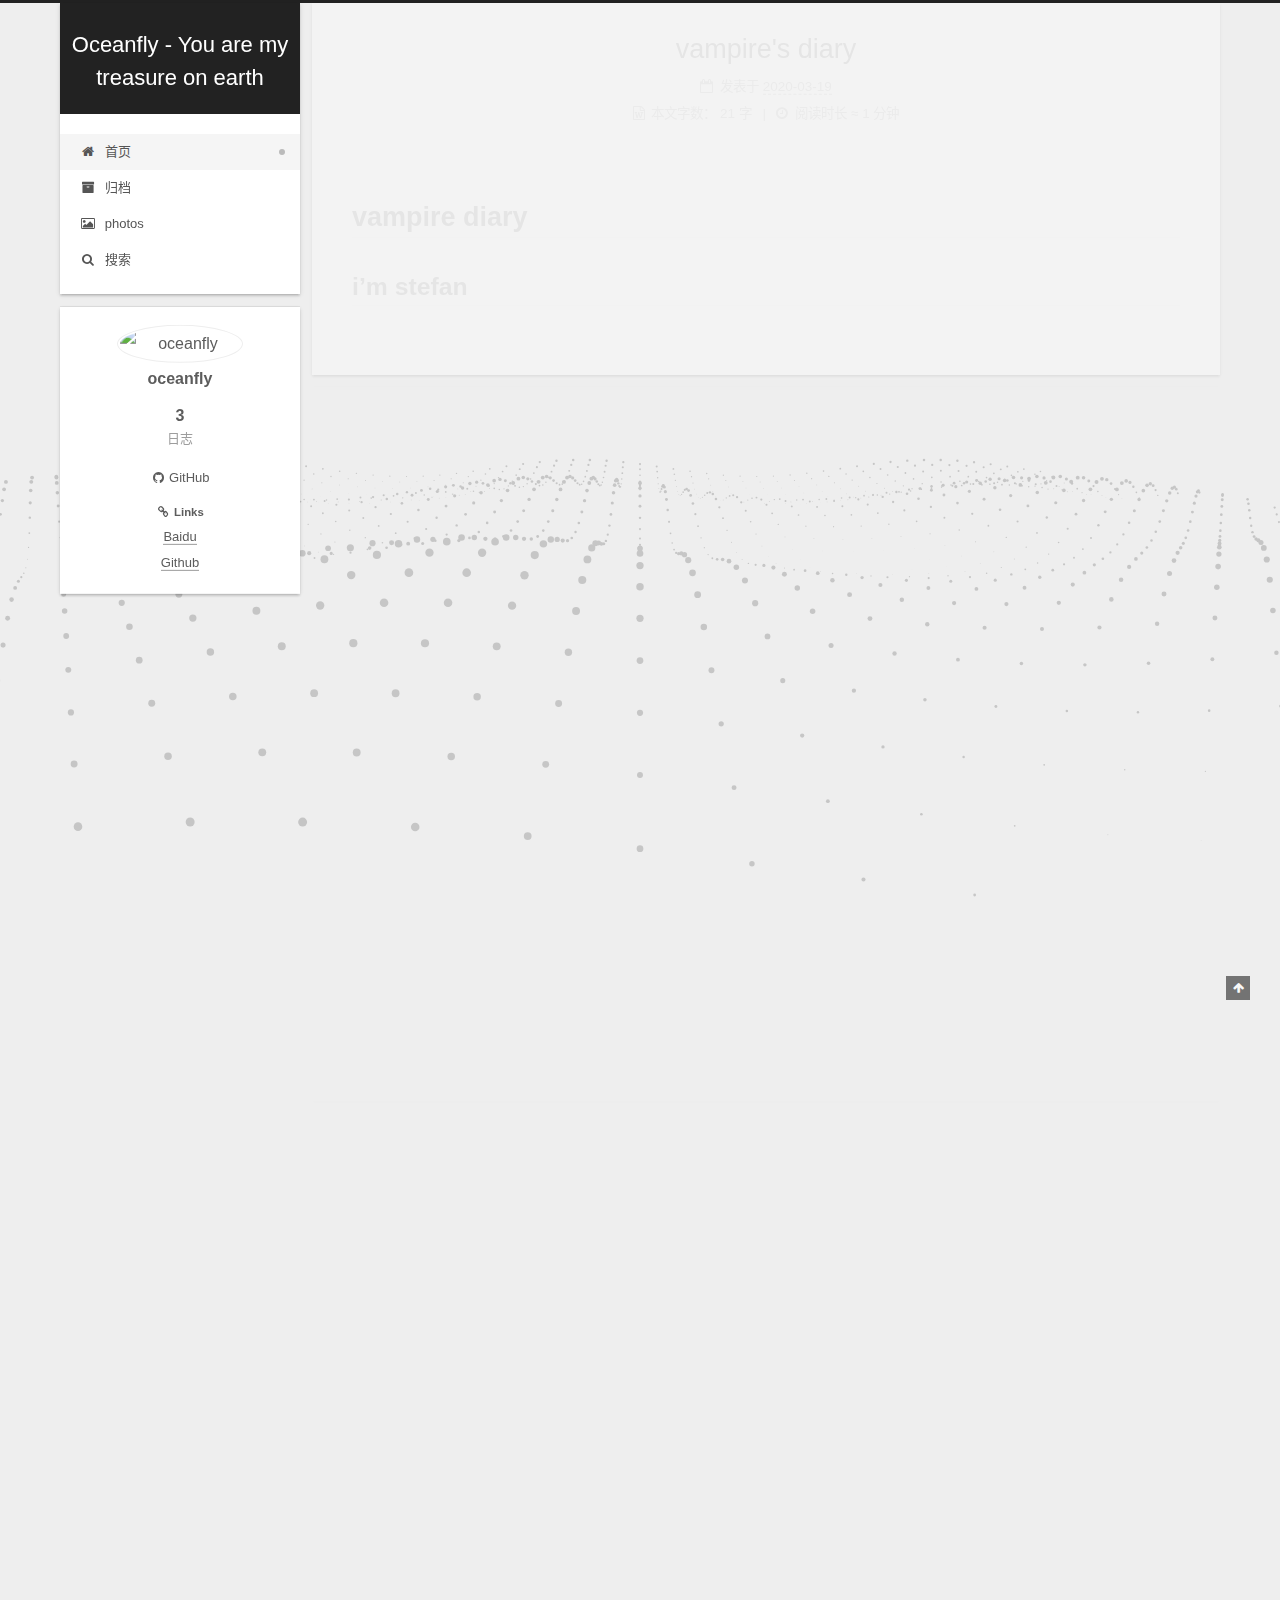
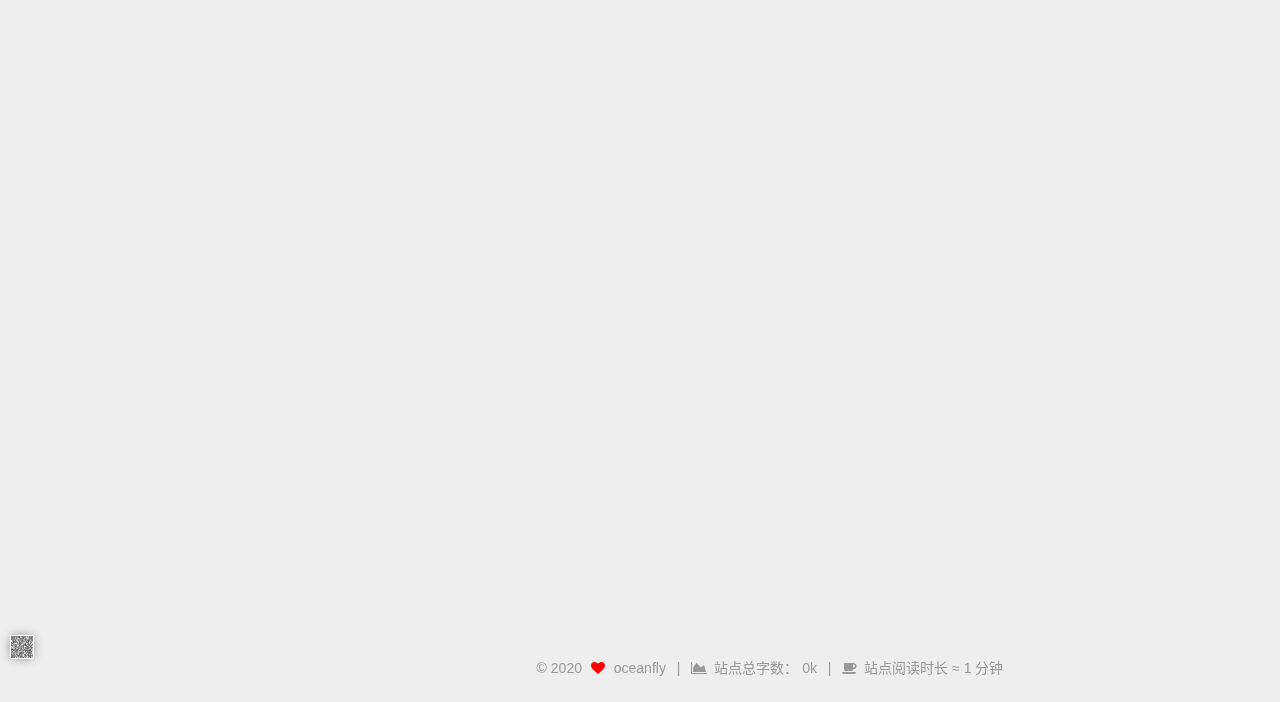
==== commit dce95635: "Site updated: 2020-03-22 21:57:42" ====
--- a/index.html
+++ b/index.html
@@ -5,19 +5,21 @@
 <meta name="viewport" content="width=device-width, initial-scale=1, maximum-scale=2">
 <meta name="theme-color" content="#222">
 <meta name="generator" content="Hexo 4.2.0">
-  <link rel="apple-touch-icon" sizes="180x180" href="/images/apple-touch-icon-next.png">
-  <link rel="icon" type="image/png" sizes="32x32" href="/images/favicon-32x32-next.png">
-  <link rel="icon" type="image/png" sizes="16x16" href="/images/favicon-16x16-next.png">
+  <link rel="apple-touch-icon" sizes="180x180" href="/images/oceanfly.png">
+  <link rel="icon" type="image/png" sizes="32x32" href="/images/oceanfly.png">
+  <link rel="icon" type="image/png" sizes="16x16" href="/images/oceanfly.png">
   <link rel="mask-icon" href="/images/logo.svg" color="#222">
 
 <link rel="stylesheet" href="/css/main.css">
 
 
 <link rel="stylesheet" href="/lib/font-awesome/css/font-awesome.min.css">
+  <link rel="stylesheet" href="/lib/pace/pace-theme-minimal.min.css">
+  <script src="/lib/pace/pace.min.js"></script>
 
 <script id="hexo-configurations">
     var NexT = window.NexT || {};
-    var CONFIG = {"hostname":"yoursite.com","root":"/","scheme":"Muse","version":"7.7.2","exturl":false,"sidebar":{"position":"left","display":"post","padding":18,"offset":12,"onmobile":false},"copycode":{"enable":false,"show_result":false,"style":null},"back2top":{"enable":true,"sidebar":false,"scrollpercent":false},"bookmark":{"enable":false,"color":"#222","save":"auto"},"fancybox":false,"mediumzoom":false,"lazyload":false,"pangu":false,"comments":{"style":"tabs","active":null,"storage":true,"lazyload":false,"nav":null},"algolia":{"hits":{"per_page":10},"labels":{"input_placeholder":"Search for Posts","hits_empty":"We didn't find any results for the search: ${query}","hits_stats":"${hits} results found in ${time} ms"}},"localsearch":{"enable":false,"trigger":"auto","top_n_per_article":1,"unescape":false,"preload":false},"motion":{"enable":true,"async":false,"transition":{"post_block":"fadeIn","post_header":"slideDownIn","post_body":"slideDownIn","coll_header":"slideLeftIn","sidebar":"slideUpIn"}}};
+    var CONFIG = {"hostname":"yoursite.com","root":"/","scheme":"Gemini","version":"7.7.2","exturl":false,"sidebar":{"position":"left","display":"post","padding":18,"offset":12,"onmobile":false},"copycode":{"enable":true,"show_result":true,"style":null},"back2top":{"enable":true,"sidebar":false,"scrollpercent":false},"bookmark":{"enable":false,"color":"#222","save":"auto"},"fancybox":false,"mediumzoom":false,"lazyload":false,"pangu":false,"comments":{"style":"tabs","active":null,"storage":true,"lazyload":false,"nav":null},"algolia":{"hits":{"per_page":10},"labels":{"input_placeholder":"Search for Posts","hits_empty":"We didn't find any results for the search: ${query}","hits_stats":"${hits} results found in ${time} ms"}},"localsearch":{"enable":true,"trigger":"auto","top_n_per_article":1,"unescape":false,"preload":false},"motion":{"enable":true,"async":false,"transition":{"post_block":"fadeIn","post_header":"slideDownIn","post_body":"slideDownIn","coll_header":"slideLeftIn","sidebar":"slideUpIn"}},"path":"search.xml"};
   </script>
 
   <meta property="og:type" content="website">
@@ -25,7 +27,7 @@
 <meta property="og:url" content="http://yoursite.com/index.html">
 <meta property="og:site_name" content="Oceanfly - You are my treasure on earth">
 <meta property="og:locale" content="zh_CN">
-<meta property="article:author" content="John Doe">
+<meta property="article:author" content="oceanfly">
 <meta name="twitter:card" content="summary">
 
 <link rel="canonical" href="http://yoursite.com/">
@@ -101,6 +103,7 @@
 
   <div class="site-nav-right">
     <div class="toggle popup-trigger">
+        <i class="fa fa-search fa-fw fa-lg"></i>
     </div>
   </div>
 </div>
@@ -119,9 +122,44 @@
     <a href="/archives/" rel="section"><i class="fa fa-fw fa-archive"></i>归档</a>
 
   </li>
+        <li class="menu-item menu-item-photos">
+
+    <a href="/photos/" rel="section"><i class="fa fa-fw fa-photo"></i>photos</a>
+
+  </li>
+      <li class="menu-item menu-item-search">
+        <a role="button" class="popup-trigger"><i class="fa fa-search fa-fw"></i>搜索
+        </a>
+      </li>
   </ul>
 
 </nav>
+  <div class="site-search">
+    <div class="search-pop-overlay">
+  <div class="popup search-popup">
+      <div class="search-header">
+  <span class="search-icon">
+    <i class="fa fa-search"></i>
+  </span>
+  <div class="search-input-container">
+    <input autocomplete="off" autocorrect="off" autocapitalize="off"
+           placeholder="搜索..." spellcheck="false"
+           type="search" class="search-input">
+  </div>
+  <span class="popup-btn-close">
+    <i class="fa fa-times-circle"></i>
+  </span>
+</div>
+<div id="search-result">
+  <div id="no-result">
+    <i class="fa fa-spinner fa-pulse fa-5x fa-fw"></i>
+  </div>
+</div>
+
+  </div>
+</div>
+
+  </div>
 </div>
     </header>
 
@@ -148,8 +186,8 @@
     <link itemprop="mainEntityOfPage" href="http://yoursite.com/2020/03/19/vampire-s-diary/">
 
     <span hidden itemprop="author" itemscope itemtype="http://schema.org/Person">
-      <meta itemprop="image" content="/images/avatar.gif">
-      <meta itemprop="name" content="John Doe">
+      <meta itemprop="image" content="/images/oceanfly.png">
+      <meta itemprop="name" content="oceanfly">
       <meta itemprop="description" content="">
     </span>
 
@@ -173,7 +211,21 @@
               <time title="创建时间：2020-03-19 20:45:16 / 修改时间：20:45:41" itemprop="dateCreated datePublished" datetime="2020-03-19T20:45:16+08:00">2020-03-19</time>
             </span>
 
-          
+          <br>
+            <span class="post-meta-item" title="本文字数">
+              <span class="post-meta-item-icon">
+                <i class="fa fa-file-word-o"></i>
+              </span>
+                <span class="post-meta-item-text">本文字数：</span>
+              <span>21 字</span>
+            </span>
+            <span class="post-meta-item" title="阅读时长">
+              <span class="post-meta-item-icon">
+                <i class="fa fa-clock-o"></i>
+              </span>
+                <span class="post-meta-item-text">阅读时长 &asymp;</span>
+              <span>1 分钟</span>
+            </span>
 
         </div>
       </header>
@@ -191,6 +243,10 @@
     
     
     
+
+    <div>
+     
+    </div>
       <footer class="post-footer">
         <div class="post-eof"></div>
       </footer>
@@ -206,8 +262,8 @@
     <link itemprop="mainEntityOfPage" href="http://yoursite.com/2020/03/18/Oceanfly-love/">
 
     <span hidden itemprop="author" itemscope itemtype="http://schema.org/Person">
-      <meta itemprop="image" content="/images/avatar.gif">
-      <meta itemprop="name" content="John Doe">
+      <meta itemprop="image" content="/images/oceanfly.png">
+      <meta itemprop="name" content="oceanfly">
       <meta itemprop="description" content="">
     </span>
 
@@ -237,7 +293,21 @@
                 <time title="修改时间：2020-03-19 20:43:06" itemprop="dateModified" datetime="2020-03-19T20:43:06+08:00">2020-03-19</time>
               </span>
 
-          
+          <br>
+            <span class="post-meta-item" title="本文字数">
+              <span class="post-meta-item-icon">
+                <i class="fa fa-file-word-o"></i>
+              </span>
+                <span class="post-meta-item-text">本文字数：</span>
+              <span>79 字</span>
+            </span>
+            <span class="post-meta-item" title="阅读时长">
+              <span class="post-meta-item-icon">
+                <i class="fa fa-clock-o"></i>
+              </span>
+                <span class="post-meta-item-text">阅读时长 &asymp;</span>
+              <span>1 分钟</span>
+            </span>
 
         </div>
       </header>
@@ -267,6 +337,10 @@
     
     
     
+
+    <div>
+     
+    </div>
       <footer class="post-footer">
         <div class="post-eof"></div>
       </footer>
@@ -282,8 +356,8 @@
     <link itemprop="mainEntityOfPage" href="http://yoursite.com/2020/03/18/hello-world/">
 
     <span hidden itemprop="author" itemscope itemtype="http://schema.org/Person">
-      <meta itemprop="image" content="/images/avatar.gif">
-      <meta itemprop="name" content="John Doe">
+      <meta itemprop="image" content="/images/oceanfly.png">
+      <meta itemprop="name" content="oceanfly">
       <meta itemprop="description" content="">
     </span>
 
@@ -306,7 +380,21 @@
               <time title="创建时间：2020-03-18 18:40:21" itemprop="dateCreated datePublished" datetime="2020-03-18T18:40:21+08:00">2020-03-18</time>
             </span>
 
-          
+          <br>
+            <span class="post-meta-item" title="本文字数">
+              <span class="post-meta-item-icon">
+                <i class="fa fa-file-word-o"></i>
+              </span>
+                <span class="post-meta-item-text">本文字数：</span>
+              <span>357 字</span>
+            </span>
+            <span class="post-meta-item" title="阅读时长">
+              <span class="post-meta-item-icon">
+                <i class="fa fa-clock-o"></i>
+              </span>
+                <span class="post-meta-item-text">阅读时长 &asymp;</span>
+              <span>1 分钟</span>
+            </span>
 
         </div>
       </header>
@@ -337,6 +425,10 @@
     
     
     
+
+    <div>
+     
+    </div>
       <footer class="post-footer">
         <div class="post-eof"></div>
       </footer>
@@ -404,7 +496,9 @@
 
       <div class="site-overview-wrap sidebar-panel">
         <div class="site-author motion-element" itemprop="author" itemscope itemtype="http://schema.org/Person">
-  <p class="site-author-name" itemprop="name">John Doe</p>
+    <img class="site-author-image" itemprop="image" alt="oceanfly"
+      src="/images/oceanfly.png">
+  <p class="site-author-name" itemprop="name">oceanfly</p>
   <div class="site-description" itemprop="description"></div>
 </div>
 <div class="site-state-wrap motion-element">
@@ -418,8 +512,27 @@
       </div>
   </nav>
 </div>
-
-
+  <div class="links-of-author motion-element">
+      <span class="links-of-author-item">
+        <a href="https://github.com/zhhOceanfly" title="GitHub → https:&#x2F;&#x2F;github.com&#x2F;zhhOceanfly" rel="noopener" target="_blank"><i class="fa fa-fw fa-github"></i>GitHub</a>
+      </span>
+  </div>
+
+
+  <div class="links-of-blogroll motion-element">
+    <div class="links-of-blogroll-title">
+      <i class="fa fa-fw fa-link"></i>
+      Links
+    </div>
+    <ul class="links-of-blogroll-list">
+        <li class="links-of-blogroll-item">
+          <a href="https://www.baidu.com/" title="https:&#x2F;&#x2F;www.baidu.com&#x2F;" rel="noopener" target="_blank">Baidu</a>
+        </li>
+        <li class="links-of-blogroll-item">
+          <a href="https://github.com/" title="https:&#x2F;&#x2F;github.com&#x2F;" rel="noopener" target="_blank">Github</a>
+        </li>
+    </ul>
+  </div>
 
       </div>
 
@@ -442,15 +555,30 @@
   &copy; 
   <span itemprop="copyrightYear">2020</span>
   <span class="with-love">
-    <i class="fa fa-user"></i>
+    <i class="fa fa-heart"></i>
   </span>
-  <span class="author" itemprop="copyrightHolder">John Doe</span>
-</div>
-  <div class="powered-by">由 <a href="https://hexo.io/" class="theme-link" rel="noopener" target="_blank">Hexo</a> 强力驱动 v4.2.0
-  </div>
-  <span class="post-meta-divider">|</span>
-  <div class="theme-info">主题 – <a href="https://muse.theme-next.org/" class="theme-link" rel="noopener" target="_blank">NexT.Muse</a> v7.7.2
-  </div>
+  <span class="author" itemprop="copyrightHolder">oceanfly</span>
+    <span class="post-meta-divider">|</span>
+    <span class="post-meta-item-icon">
+      <i class="fa fa-area-chart"></i>
+    </span>
+      <span class="post-meta-item-text">站点总字数：</span>
+    <span title="站点总字数">0k</span>
+    <span class="post-meta-divider">|</span>
+    <span class="post-meta-item-icon">
+      <i class="fa fa-coffee"></i>
+    </span>
+      <span class="post-meta-item-text">站点阅读时长 &asymp;</span>
+    <span title="站点阅读时长">1 分钟</span>
+</div>
+
+<div class="weixin-box">
+  <div class="weixin-menu">
+    <div class="weixin-hover">
+      <div class="weixin-description">微信扫一扫，订阅本博客</div>
+    </div>
+  </div>
+</div>
 
         
 
@@ -475,33 +603,63 @@
 <script src="/js/motion.js"></script>
 
 
-<script src="/js/schemes/muse.js"></script>
+<script src="/js/schemes/pisces.js"></script>
 
 
 <script src="/js/next-boot.js"></script>
 
 
-
-
-  
-
-
-
-
-
-
-
-
-
-
-
-
-
-
-
-  
-
-  
+  <script defer src="/lib/three/three.min.js"></script>
+    <script defer src="/lib/three/three-waves.min.js"></script>
+
+
+  
+
+
+
+  <script>
+  if (CONFIG.page.isPost) {
+    wpac_init = window.wpac_init || [];
+    wpac_init.push({
+      widget: 'Rating',
+      id    : ,
+      el    : 'wpac-rating',
+      color : 'fc6423'
+    });
+    (function() {
+      if ('WIDGETPACK_LOADED' in window) return;
+      WIDGETPACK_LOADED = true;
+      var mc = document.createElement('script');
+      mc.type = 'text/javascript';
+      mc.async = true;
+      mc.src = '//embed.widgetpack.com/widget.js';
+      var s = document.getElementsByTagName('script')[0]; s.parentNode.insertBefore(mc, s.nextSibling);
+    })();
+  }
+  </script>
+
+  
+<script src="/js/local-search.js"></script>
+
+
+
+
+
+
+
+
+
+
+
+
+
+  
+
+  
+
 
 </body>
 </html>
+
+<!-- 页面点击小红心 -->
+<script type="text/javascript" src="/js/src/clicklove.js"></script>
--- a/css/main.css
+++ b/css/main.css
@@ -1,5 +1,5 @@
 :root {
-  --body-bg-color: #fff;
+  --body-bg-color: #eee;
   --content-bg-color: #fff;
   --card-bg-color: #f5f5f5;
   --text-color: #555;
@@ -10,11 +10,11 @@
   --table-row-odd-bg-color: #f9f9f9;
   --table-row-hover-bg-color: #f5f5f5;
   --menu-item-bg-color: #f5f5f5;
-  --btn-default-bg: #222;
-  --btn-default-color: #fff;
-  --btn-default-border-color: #222;
-  --btn-default-hover-bg: #fff;
-  --btn-default-hover-color: #222;
+  --btn-default-bg: #fff;
+  --btn-default-color: #555;
+  --btn-default-border-color: #555;
+  --btn-default-hover-bg: #222;
+  --btn-default-hover-color: #fff;
   --btn-default-hover-border-color: #222;
 }
 html {
@@ -314,7 +314,7 @@
 .btn {
   background: var(--btn-default-bg);
   border: 2px solid var(--btn-default-border-color);
-  border-radius: 0;
+  border-radius: 2px;
   color: var(--btn-default-color);
   display: inline-block;
   font-size: 0.875em;
@@ -382,10 +382,35 @@
   transform: rotate(45deg);
   top: -5px;
 }
+.highlight-container {
+  position: relative;
+}
+.highlight-container:hover .copy-btn,
+.highlight-container .copy-btn:focus {
+  opacity: 1;
+}
+.copy-btn {
+  color: #333;
+  cursor: pointer;
+  line-height: 1.6;
+  opacity: 0;
+  padding: 2px 6px;
+  position: absolute;
+  transition-delay: 0s;
+  transition-duration: 0.2s;
+  transition-timing-function: ease-in-out;
+  background-color: #eee;
+  background-image: linear-gradient(#fcfcfc, #eee);
+  border: 1px solid #d5d5d5;
+  border-radius: 3px;
+  font-size: 0.8125em;
+  right: 4px;
+  top: 8px;
+}
 .highlight,
 pre {
-  background: #f7f7f7;
-  color: #4d4d4c;
+  background: #2d2d2d;
+  color: #ccc;
   line-height: 1.6;
   margin: 0 auto 20px;
 }
@@ -402,7 +427,7 @@
   word-wrap: break-word;
 }
 .highlight *::selection {
-  background: #d6d6d6;
+  background: #515151;
 }
 .highlight pre {
   border: 0;
@@ -420,7 +445,7 @@
 }
 .highlight figcaption {
   background: #eee;
-  color: #4d4d4c;
+  color: #ccc;
   display: flex;
   font-size: 0.875em;
   justify-content: space-between;
@@ -428,10 +453,10 @@
   padding: 0.5em;
 }
 .highlight figcaption a {
-  color: #4d4d4c;
+  color: #ccc;
 }
 .highlight figcaption a:hover {
-  border-bottom-color: #4d4d4c;
+  border-bottom-color: #ccc;
 }
 .highlight .gutter {
   -moz-user-select: none;
@@ -440,14 +465,14 @@
   user-select: none;
 }
 .highlight .gutter pre {
-  background: #eff2f3;
-  color: #869194;
+  background: #1b1b1b;
+  color: #999;
   padding-left: 10px;
   padding-right: 10px;
   text-align: right;
 }
 .highlight .code pre {
-  background: #f7f7f7;
+  background: #2d2d2d;
   padding-left: 10px;
   width: 100%;
 }
@@ -463,26 +488,26 @@
 }
 pre code {
   background: none;
-  color: #4d4d4c;
+  color: #ccc;
   font-size: 0.875em;
   padding: 0;
   text-shadow: none;
 }
 pre .deletion {
-  background: #fdd;
+  background: #800000;
 }
 pre .addition {
-  background: #dfd;
+  background: #008000;
 }
 pre .meta {
-  color: #eab700;
+  color: #fc6;
   -moz-user-select: none;
   -ms-user-select: none;
   -webkit-user-select: none;
   user-select: none;
 }
 pre .comment {
-  color: #8e908c;
+  color: #999;
 }
 pre .variable,
 pre .attribute,
@@ -497,7 +522,7 @@
 pre .css .id,
 pre .css .class,
 pre .css .pseudo {
-  color: #c82829;
+  color: #f2777a;
 }
 pre .number,
 pre .preprocessor,
@@ -507,7 +532,7 @@
 pre .params,
 pre .constant,
 pre .command {
-  color: #f5871f;
+  color: #f99157;
 }
 pre .ruby .class .title,
 pre .css .rules .attribute,
@@ -520,11 +545,11 @@
 pre .xml .cdata,
 pre .special,
 pre .formula {
-  color: #718c00;
+  color: #9c9;
 }
 pre .title,
 pre .css .hexcolor {
-  color: #3e999f;
+  color: #6cc;
 }
 pre .function,
 pre .python .decorator,
@@ -534,11 +559,11 @@
 pre .perl .sub,
 pre .javascript .title,
 pre .coffeescript .title {
-  color: #4271ae;
+  color: #69c;
 }
 pre .keyword,
 pre .javascript .function {
-  color: #8959a8;
+  color: #c9c;
 }
 .blockquote-center {
   border-left: none;
@@ -928,16 +953,16 @@
 }
 .main-inner {
   margin: 0 auto;
-  width: 700px;
+  width: calc(100% - 20px);
 }
 @media (min-width: 1200px) {
   .main-inner {
-    width: 800px;
+    width: 1160px;
   }
 }
 @media (min-width: 1600px) {
   .main-inner {
-    width: 900px;
+    width: 73%;
   }
 }
 .header {
@@ -945,16 +970,16 @@
 }
 .header-inner {
   margin: 0 auto;
-  width: 700px;
+  width: calc(100% - 20px);
 }
 @media (min-width: 1200px) {
   .header-inner {
-    width: 800px;
+    width: 1160px;
   }
 }
 @media (min-width: 1600px) {
   .header-inner {
-    width: 900px;
+    width: 73%;
   }
 }
 .site-brand-container {
@@ -995,7 +1020,7 @@
   vertical-align: top;
 }
 .site-subtitle {
-  color: #999;
+  color: #ddd;
   font-size: 0.8125em;
   margin: 10px 0;
 }
@@ -1137,22 +1162,29 @@
   display: inline-block;
 }
 .site-author-image {
-  border: 2px solid #333;
+  border: 1px solid #eee;
   display: block;
   margin: 0 auto;
-  max-width: 96px;
+  max-width: 120px;
   padding: 2px;
+  border-radius: 50%;
+}
+.site-author-image {
+  transition: transform 1s ease-out;
+}
+.site-author-image:hover {
+  transform: rotateZ(360deg);
 }
 .site-author-name {
-  color: #f5f5f5;
-  font-weight: normal;
-  margin: 5px 0 0;
+  color: var(--text-color);
+  font-weight: 600;
+  margin: 0;
   text-align: center;
 }
 .site-description {
   color: #999;
-  font-size: 1em;
-  margin-top: 5px;
+  font-size: 0.8125em;
+  margin-top: 0;
   text-align: center;
 }
 .links-of-author {
@@ -1169,7 +1201,7 @@
 }
 .links-of-author a::before,
 .links-of-author span.exturl::before {
-  background: #e5a249;
+  background: #864152;
   border-radius: 50%;
   content: ' ';
   display: inline-block;
@@ -1250,14 +1282,14 @@
   margin-left: 10px;
 }
 .sidebar-nav li:hover {
-  color: #f5f5f5;
+  color: #fc6423;
 }
 .sidebar-nav .sidebar-nav-active {
-  border-bottom-color: #87daff;
-  color: #87daff;
+  border-bottom-color: #fc6423;
+  color: #fc6423;
 }
 .sidebar-nav .sidebar-nav-active:hover {
-  color: #87daff;
+  color: #fc6423;
 }
 .sidebar-panel {
   display: none;
@@ -1286,7 +1318,7 @@
   }
 }
 .sidebar-toggle:hover .toggle-line {
-  background: #87daff;
+  background: #fc6423;
 }
 .post-toc {
   font-size: 0.875em;
@@ -1325,14 +1357,14 @@
   display: block;
 }
 .post-toc .nav .active > a {
-  border-bottom-color: #87daff;
-  color: #87daff;
+  border-bottom-color: #fc6423;
+  color: #fc6423;
 }
 .post-toc .nav .active-current > a {
-  color: #87daff;
+  color: #fc6423;
 }
 .post-toc .nav .active-current > a:hover {
-  color: #87daff;
+  color: #fc6423;
 }
 .site-state {
   display: flex;
@@ -1347,20 +1379,20 @@
   padding: 0 15px;
 }
 .site-state-item:not(:first-child) {
-  border-left: 1px solid #333;
+  border-left: 1px solid #eee;
 }
 .site-state-item a {
   border-bottom: none;
 }
 .site-state-item-count {
   display: block;
-  font-size: 1.25em;
+  font-size: 1em;
   font-weight: 600;
   text-align: center;
 }
 .site-state-item-name {
-  color: inherit;
-  font-size: 0.875em;
+  color: #999;
+  font-size: 0.8125em;
 }
 .footer {
   color: #999;
@@ -1377,16 +1409,16 @@
   box-sizing: border-box;
   margin: 0 auto;
   text-align: center;
-  width: 700px;
+  width: calc(100% - 20px);
 }
 @media (min-width: 1200px) {
   .footer-inner {
-    width: 800px;
+    width: 1160px;
   }
 }
 @media (min-width: 1600px) {
   .footer-inner {
-    width: 900px;
+    width: 73%;
   }
 }
 .languages {
@@ -1406,9 +1438,10 @@
   width: 100%;
 }
 .with-love {
-  color: #808080;
+  color: #ff0000;
   display: inline-block;
   margin: 0 5px;
+  animation: iconAnimate 1.33s ease-in-out infinite;
 }
 .powered-by,
 .theme-info {
@@ -1484,7 +1517,7 @@
   color: #fff;
   cursor: pointer;
   left: 30px;
-  opacity: 1;
+  opacity: 0.6;
   padding: 0 6px;
   position: fixed;
   transition-property: bottom;
@@ -1495,10 +1528,10 @@
   display: none;
 }
 .back-to-top:hover {
-  color: #87daff;
+  color: #fc6423;
 }
 .back-to-top.back-to-top-on {
-  bottom: 19px;
+  bottom: 30px;
 }
 @media (max-width: 991px) {
   .back-to-top {
@@ -1966,6 +1999,91 @@
 #qr p {
   text-align: center;
 }
+#qr > div:hover p {
+  animation: roll 0.1s infinite linear;
+}
+@-moz-keyframes roll {
+  from {
+    transform: rotateZ(30deg);
+  }
+  to {
+    transform: rotateZ(-30deg);
+  }
+}
+@-webkit-keyframes roll {
+  from {
+    transform: rotateZ(30deg);
+  }
+  to {
+    transform: rotateZ(-30deg);
+  }
+}
+@-o-keyframes roll {
+  from {
+    transform: rotateZ(30deg);
+  }
+  to {
+    transform: rotateZ(-30deg);
+  }
+}
+@keyframes roll {
+  from {
+    transform: rotateZ(30deg);
+  }
+  to {
+    transform: rotateZ(-30deg);
+  }
+}
+.weixin-box {
+  position: absolute;
+  bottom: 43px;
+  left: 10px;
+  border-radius: 5px;
+  box-shadow: 0px 0px 10px 0px rgba(0,0,0,0.35);
+}
+.weixin-menu {
+  position: relative;
+  height: 24px;
+  width: 24px;
+  cursor: pointer;
+  background: url("../images/wechat2.svg");
+  background-size: 24px 24px;
+}
+.weixin-hover {
+  position: absolute;
+  bottom: 0px;
+  left: 0px;
+  height: 0px;
+  width: 0px;
+  border-radius: 3px;
+  box-shadow: 0px 0px 10px 0px rgba(0,0,0,0.35);
+  background: url("../images/wechat2.svg");
+  background-color: #fff;
+  background-repeat: no-repeat;
+  background-size: 150px 150px;
+  transition: all 0.35s ease-in-out;
+  z-index: 1024;
+  opacity: 0;
+}
+.weixin-menu:hover .weixin-hover {
+  bottom: 24px;
+  left: 24px;
+  height: 170px;
+  width: 150px;
+  opacity: 1;
+}
+.weixin-description {
+  opacity: 0;
+  position: absolute;
+  bottom: 3%;
+  left: 5%;
+  right: 5%;
+  font-size: 12px;
+  transition: all 0.35s cubic-bezier(1, 0, 0, 1);
+}
+.weixin-menu:hover .weixin-description {
+  opacity: 1;
+}
 .category-all-page .category-all-title {
   text-align: center;
 }
@@ -2143,156 +2261,527 @@
 .tag-cloud a:hover {
   color: #222 !important;
 }
+.gt-header a,
+.gt-comments a,
+.gt-popup a {
+  border-bottom: none;
+}
+.gt-container .gt-popup .gt-action.is--active::before {
+  top: 0.7em;
+}
+.search-pop-overlay {
+  background: rgba(0,0,0,0.3);
+  display: none;
+  height: 100%;
+  left: 0;
+  position: fixed;
+  top: 0;
+  width: 100%;
+  z-index: 1400;
+}
+.search-popup {
+  background: var(--card-bg-color);
+  border-radius: 5px;
+  height: 80%;
+  left: calc(50% - 350px);
+  position: fixed;
+  top: 10%;
+  width: 700px;
+  z-index: 1500;
+}
 @media (max-width: 767px) {
-  .header-inner,
-  .main-inner,
-  .footer-inner {
-    width: auto;
-  }
-}
-.header-inner {
-  padding-top: 100px;
-}
-@media (max-width: 767px) {
-  .header-inner {
-    padding-top: 50px;
-  }
-}
-.main-inner {
-  padding-bottom: 60px;
-}
-.content {
-  padding-top: 70px;
-}
-@media (max-width: 767px) {
-  .content {
-    padding-top: 35px;
-  }
-}
-embed {
-  display: block;
-  margin: 0 auto 25px auto;
-}
-.custom-logo .site-meta-headline {
-  text-align: center;
-}
-.custom-logo .site-title {
-  color: #222;
-  margin: 10px auto 0;
-}
-.custom-logo .site-title a {
-  border: 0;
-}
-.custom-logo-image {
-  background: #fff;
-  margin: 0 auto;
-  max-width: 150px;
-  padding: 5px;
-}
-.brand {
-  background: var(--btn-default-bg);
-}
-@media (max-width: 767px) {
-  .site-nav {
-    border-bottom: 1px solid #ddd;
-    border-top: 1px solid #ddd;
+  .search-popup {
+    border-radius: 0;
+    height: 100%;
     left: 0;
     margin: 0;
-    padding: 0;
+    top: 0;
     width: 100%;
   }
 }
-@media (max-width: 767px) {
-  .menu {
-    text-align: left;
-  }
-}
-.menu-item-active a,
-.menu .menu-item a:hover,
-.menu .menu-item span.exturl:hover {
+.search-popup .search-icon,
+.search-popup .popup-btn-close {
+  color: #999;
+  font-size: 18px;
+  padding: 0 10px;
+}
+.search-popup .popup-btn-close {
+  cursor: pointer;
+}
+.search-popup .popup-btn-close:hover .fa {
+  color: #222;
+}
+.search-popup .search-header {
+  background: #eee;
+  border-top-left-radius: 5px;
+  border-top-right-radius: 5px;
+  display: flex;
+  padding: 5px;
+}
+.site-search input.search-input {
   background: transparent;
-  border-bottom: 1px solid var(--link-hover-color) !important;
-}
-@media (max-width: 767px) {
-  .menu-item-active a,
-  .menu .menu-item a:hover,
-  .menu .menu-item span.exturl:hover {
-    border-bottom: 1px dotted #ddd !important;
-  }
-}
-@media (max-width: 767px) {
-  .menu .menu-item {
-    margin: 0 10px;
-  }
+  border: 0;
+  outline: 0;
+  width: 100%;
+}
+.site-search input.search-input::-webkit-search-cancel-button {
+  display: none;
+}
+.search-popup .search-input-container {
+  flex-grow: 1;
+  padding: 2px;
+}
+.search-popup ul.search-result-list {
+  margin: 0 5px;
+  padding: 0;
+  width: 100%;
+}
+.search-popup p.search-result {
+  border-bottom: 1px dashed #ccc;
+  padding: 5px 0;
+}
+.search-popup a.search-result-title {
+  font-weight: bold;
+}
+.search-popup .search-keyword {
+  border-bottom: 1px dashed #ff2a2a;
+  color: #ff2a2a;
+  font-weight: bold;
+}
+.search-popup #search-result {
+  display: flex;
+  height: calc(100% - 55px);
+  overflow: auto;
+  padding: 5px 25px;
+}
+.search-popup #no-result {
+  color: #ccc;
+  margin: auto;
+}
+.header {
+  margin: 0 auto;
+  position: relative;
+  width: calc(100% - 20px);
+}
+@media (min-width: 1200px) {
+  .header {
+    width: 1160px;
+  }
+}
+@media (min-width: 1600px) {
+  .header {
+    width: 73%;
+  }
+}
+@media (max-width: 991px) {
+  .header {
+    width: auto;
+  }
+}
+.header-inner {
+  background: var(--content-bg-color);
+  border-radius: initial;
+  box-shadow: 0 2px 2px 0 rgba(0,0,0,0.12), 0 3px 1px -2px rgba(0,0,0,0.06), 0 1px 5px 0 rgba(0,0,0,0.12);
+  overflow: hidden;
+  padding: 0;
+  position: absolute;
+  top: 0;
+  width: 240px;
+}
+@media (min-width: 1200px) {
+  .header-inner {
+    width: 240px;
+  }
+}
+@media (max-width: 991px) {
+  .header-inner {
+    border-radius: initial;
+    position: relative;
+    width: auto;
+  }
+}
+.main-inner {
+  align-items: flex-start;
+  display: flex;
+  justify-content: space-between;
+  flex-direction: row-reverse;
+}
+@media (max-width: 991px) {
+  .main-inner {
+    width: auto;
+  }
+}
+.content-wrap {
+  background: var(--content-bg-color);
+  border-radius: initial;
+  box-shadow: 0 2px 2px 0 rgba(0,0,0,0.12), 0 3px 1px -2px rgba(0,0,0,0.06), 0 1px 5px 0 rgba(0,0,0,0.12);
+  box-sizing: border-box;
+  padding: 40px;
+  width: calc(100% - 252px);
+}
+@media (max-width: 991px) {
+  .content-wrap {
+    border-radius: initial;
+    padding: 20px;
+    width: 100%;
+  }
+}
+.footer-inner {
+  padding-left: 260px;
+}
+.back-to-top {
+  left: auto;
+  right: 30px;
+}
+@media (max-width: 991px) {
+  .back-to-top {
+    right: 20px;
+  }
+}
+@media (max-width: 991px) {
+  .footer-inner {
+    padding-left: 0;
+    padding-right: 0;
+    width: auto;
+  }
+}
+.site-brand-container {
+  background: #222;
+}
+@media (max-width: 991px) {
+  .site-brand-container {
+    box-shadow: 0 0 16px rgba(0,0,0,0.5);
+  }
+}
+.site-meta {
+  padding: 20px 0;
+}
+.brand {
+  padding: 0;
+}
+.site-subtitle {
+  margin: 10px 10px 0;
+}
+.custom-logo-image {
+  margin-top: 20px;
+}
+@media (max-width: 991px) {
+  .custom-logo-image {
+    display: none;
+  }
+}
+@media (min-width: 768px) and (max-width: 991px) {
+  .site-nav-toggle,
+  .site-nav-right {
+    display: flex;
+    flex-direction: column;
+    justify-content: center;
+  }
+}
+.site-nav-toggle .toggle,
+.site-nav-right .toggle {
+  color: #fff;
+}
+.site-nav-toggle .toggle .toggle-line,
+.site-nav-right .toggle .toggle-line {
+  background: #fff;
+}
+@media (min-width: 768px) and (max-width: 991px) {
+  .site-nav {
+    display: none;
+  }
+}
+.menu-item-active a::after {
+  background: #bbb;
+  border-radius: 50%;
+  content: ' ';
+  height: 6px;
+  margin-top: -3px;
+  position: absolute;
+  right: 15px;
+  top: 50%;
+  width: 6px;
+}
+.menu .menu-item {
+  display: block;
+  margin: 0;
 }
 .menu .menu-item a,
 .menu .menu-item span.exturl {
-  border-bottom: 1px solid transparent;
-}
-@media (max-width: 767px) {
-  .menu .menu-item a,
-  .menu .menu-item span.exturl {
-    padding: 5px 10px;
-  }
-}
-@media (min-width: 768px) and (max-width: 991px) {
-  .menu .menu-item .fa {
-    display: block;
-    line-height: 2;
-    margin-right: 0;
-    width: 100%;
-  }
-}
-@media (min-width: 992px) {
-  .menu .menu-item .fa {
-    display: block;
-    line-height: 2;
-    margin-right: 0;
-    width: 100%;
+  padding: 5px 20px;
+  position: relative;
+  text-align: left;
+  transition-property: background-color;
+}
+@media (max-width: 991px) {
+  .menu .menu-item.menu-item-search {
+    display: none;
   }
 }
 .menu .menu-item .badge {
-  background: #eee;
-  padding: 1px 4px;
+  background: #ccc;
+  border-radius: 10px;
+  color: #fff;
+  float: right;
+  padding: 2px 5px;
+  text-shadow: 1px 1px 0 rgba(0,0,0,0.1);
+  vertical-align: middle;
 }
 .sub-menu {
-  margin: 10px 0;
+  background: var(--content-bg-color);
+  border-bottom: 1px solid #ddd;
+  margin: 0;
+  padding: 6px 0;
 }
 .sub-menu .menu-item {
   display: inline-block;
 }
+.sub-menu .menu-item a,
+.sub-menu .menu-item span.exturl {
+  background: transparent;
+  margin: 5px 10px;
+  padding: initial;
+}
+.sub-menu .menu-item a:hover,
+.sub-menu .menu-item span.exturl:hover {
+  background: transparent;
+  color: #fc6423;
+}
+.sub-menu .menu-item a::after,
+.sub-menu .menu-item span.exturl::after {
+  content: initial !important;
+}
+.sub-menu .menu-item-active a {
+  border-bottom-color: #fc6423;
+  color: #fc6423;
+}
+.sub-menu .menu-item-active a:hover {
+  border-bottom-color: #fc6423;
+}
 .sidebar {
-  left: -320px;
-}
-.sidebar.sidebar-active {
-  left: 0;
-}
-.sidebar {
-  width: 320px;
-  z-index: 1200;
-  transition-delay: 0s;
-  transition-duration: 0.2s;
-  transition-timing-function: ease-out;
-}
-.sidebar a,
-.sidebar span.exturl {
-  border-bottom-color: #555;
-  color: #999;
-}
-.sidebar a:hover,
-.sidebar span.exturl:hover {
-  border-bottom-color: #eee;
-  color: #eee;
-}
-.links-of-blogroll-item {
-  padding: 2px 10px;
-}
-.links-of-blogroll-item a,
-.links-of-blogroll-item span.exturl {
+  background: var(--body-bg-color);
+  box-shadow: none;
+  margin-top: 100%;
+  position: static;
+  width: 240px;
+}
+@media (max-width: 991px) {
+  .sidebar {
+    display: none;
+  }
+}
+.sidebar-toggle {
+  display: none;
+}
+.sidebar-inner {
+  background: var(--content-bg-color);
+  border-radius: initial;
+  box-shadow: 0 2px 2px 0 rgba(0,0,0,0.12), 0 3px 1px -2px rgba(0,0,0,0.06), 0 1px 5px 0 rgba(0,0,0,0.12), 0 -1px 0.5px 0 rgba(0,0,0,0.09);
+  box-sizing: border-box;
+  color: var(--text-color);
+  width: 240px;
+  opacity: 0;
+}
+.sidebar-inner.affix {
+  position: fixed;
+  top: 12px;
+}
+.sidebar-inner.affix-bottom {
+  position: absolute;
+}
+.site-state-item {
+  padding: 0 10px;
+}
+.sidebar-button {
+  border-bottom: 1px dotted #ccc;
+  border-top: 1px dotted #ccc;
+  margin-top: 10px;
+  text-align: center;
+}
+.sidebar-button a {
+  border: 0;
+  color: #fc6423;
+  display: block;
+}
+.sidebar-button a:hover {
+  background: none;
+  border: 0;
+  color: #e34603;
+}
+.sidebar-button a:hover .fa {
+  color: #e34603;
+}
+.links-of-author {
+  display: flex;
+  flex-wrap: wrap;
+  margin-top: 10px;
+  justify-content: center;
+}
+.links-of-author-item {
+  margin: 5px 0 0;
+  width: 50%;
+}
+.links-of-author-item a,
+.links-of-author-item span.exturl {
   box-sizing: border-box;
   display: inline-block;
-  max-width: 280px;
+  margin-bottom: 0;
+  margin-right: 0;
+  max-width: 216px;
   overflow: hidden;
+  padding: 0 5px;
   text-overflow: ellipsis;
   white-space: nowrap;
 }
+.links-of-author-item a,
+.links-of-author-item span.exturl {
+  border-bottom: none;
+  display: block;
+  text-decoration: none;
+}
+.links-of-author-item a::before,
+.links-of-author-item span.exturl::before {
+  display: none;
+}
+.links-of-author-item a:hover,
+.links-of-author-item span.exturl:hover {
+  background: var(--body-bg-color);
+  border-radius: 4px;
+}
+.links-of-author-item .fa {
+  margin-right: 2px;
+}
+.links-of-blogroll-item {
+  padding: 0;
+}
+.content-wrap {
+  background: initial;
+  box-shadow: initial;
+  padding: initial;
+}
+.post-block {
+  background: var(--content-bg-color);
+  border-radius: initial;
+  box-shadow: 0 2px 2px 0 rgba(0,0,0,0.12), 0 3px 1px -2px rgba(0,0,0,0.06), 0 1px 5px 0 rgba(0,0,0,0.12);
+  padding: 40px;
+}
+.post-block + .post-block {
+  border-radius: initial;
+  box-shadow: 0 2px 2px 0 rgba(0,0,0,0.12), 0 3px 1px -2px rgba(0,0,0,0.06), 0 1px 5px 0 rgba(0,0,0,0.12), 0 -1px 0.5px 0 rgba(0,0,0,0.09);
+  margin-top: 12px;
+}
+.comments {
+  background: var(--content-bg-color);
+  border-radius: initial;
+  box-shadow: 0 2px 2px 0 rgba(0,0,0,0.12), 0 3px 1px -2px rgba(0,0,0,0.06), 0 1px 5px 0 rgba(0,0,0,0.12), 0 -1px 0.5px 0 rgba(0,0,0,0.09);
+  margin: auto;
+  margin-top: 12px;
+  padding: 40px;
+}
+.tabs-comment {
+  margin-top: 1em;
+}
+.posts-expand {
+  padding-top: initial;
+}
+.post-eof {
+  display: none;
+}
+.pagination {
+  background: var(--content-bg-color);
+  border-radius: initial;
+  border-top: initial;
+  box-shadow: 0 2px 2px 0 rgba(0,0,0,0.12), 0 3px 1px -2px rgba(0,0,0,0.06), 0 1px 5px 0 rgba(0,0,0,0.12), 0 -1px 0.5px 0 rgba(0,0,0,0.09);
+  margin: 12px 0 0;
+  padding: 10px 0 10px;
+}
+.pagination .prev,
+.pagination .next,
+.pagination .page-number {
+  margin-bottom: initial;
+  top: initial;
+}
+.main {
+  padding-bottom: initial;
+}
+.footer {
+  bottom: auto;
+}
+.sub-menu {
+  border-bottom: initial;
+  box-shadow: 0 2px 2px 0 rgba(0,0,0,0.12), 0 3px 1px -2px rgba(0,0,0,0.06), 0 1px 5px 0 rgba(0,0,0,0.12);
+}
+.sub-menu + .content .post-block {
+  box-shadow: 0 2px 2px 0 rgba(0,0,0,0.12), 0 3px 1px -2px rgba(0,0,0,0.06), 0 1px 5px 0 rgba(0,0,0,0.12), 0 -1px 0.5px 0 rgba(0,0,0,0.09);
+  margin-top: 12px;
+}
+@media (min-width: 768px) and (max-width: 991px) {
+  .sub-menu + .content .post-block {
+    margin-top: 10px;
+  }
+}
+@media (max-width: 767px) {
+  .sub-menu + .content .post-block {
+    margin-top: 8px;
+  }
+}
+.post-body h1,
+.post-body h2 {
+  border-bottom: 1px solid #eee;
+}
+.post-body h3 {
+  border-bottom: 1px dotted #eee;
+}
+@media (min-width: 768px) and (max-width: 991px) {
+  .content-wrap {
+    padding: 10px;
+  }
+  .posts-expand {
+    margin: initial;
+  }
+  .posts-expand .post-button {
+    margin-top: 20px;
+  }
+  .post-block {
+    border-radius: initial;
+    box-shadow: 0 2px 2px 0 rgba(0,0,0,0.12), 0 3px 1px -2px rgba(0,0,0,0.06), 0 1px 5px 0 rgba(0,0,0,0.12), 0 -1px 0.5px 0 rgba(0,0,0,0.09);
+    padding: 20px;
+  }
+  .post-block + .post-block {
+    margin-top: 10px;
+  }
+  .comments {
+    margin-top: 10px;
+    padding: 10px 20px;
+  }
+  .pagination {
+    margin: 10px 0 0;
+  }
+}
+@media (max-width: 767px) {
+  .content-wrap {
+    padding: 8px;
+  }
+  .posts-expand {
+    margin: initial;
+  }
+  .posts-expand .post-button {
+    margin: 12px 0;
+  }
+  .post-block {
+    border-radius: initial;
+    box-shadow: 0 2px 2px 0 rgba(0,0,0,0.12), 0 3px 1px -2px rgba(0,0,0,0.06), 0 1px 5px 0 rgba(0,0,0,0.12), 0 -1px 0.5px 0 rgba(0,0,0,0.09);
+    min-height: auto;
+    padding: 12px;
+  }
+  .post-block + .post-block {
+    margin-top: 8px;
+  }
+  .comments {
+    margin-top: 8px;
+    padding: 10px 12px;
+  }
+  .pagination {
+    margin: 8px 0 0;
+  }
+}
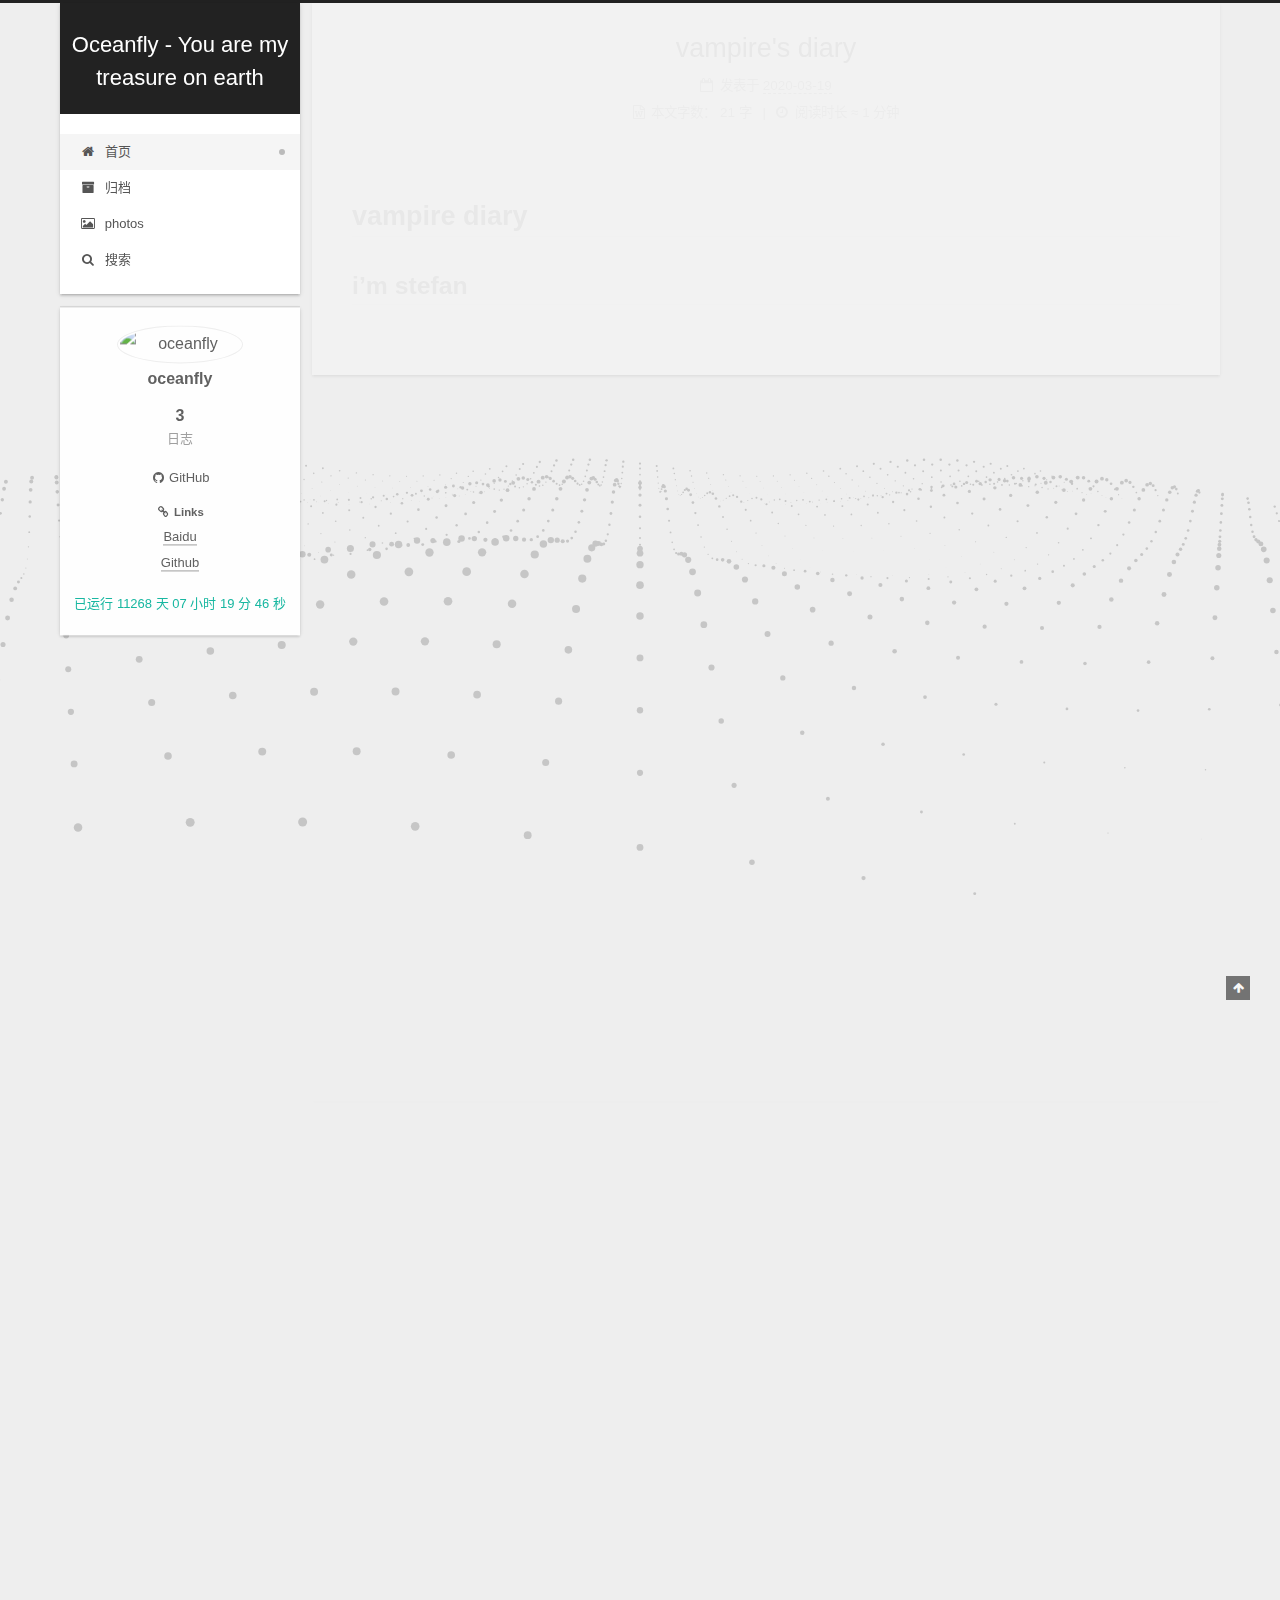
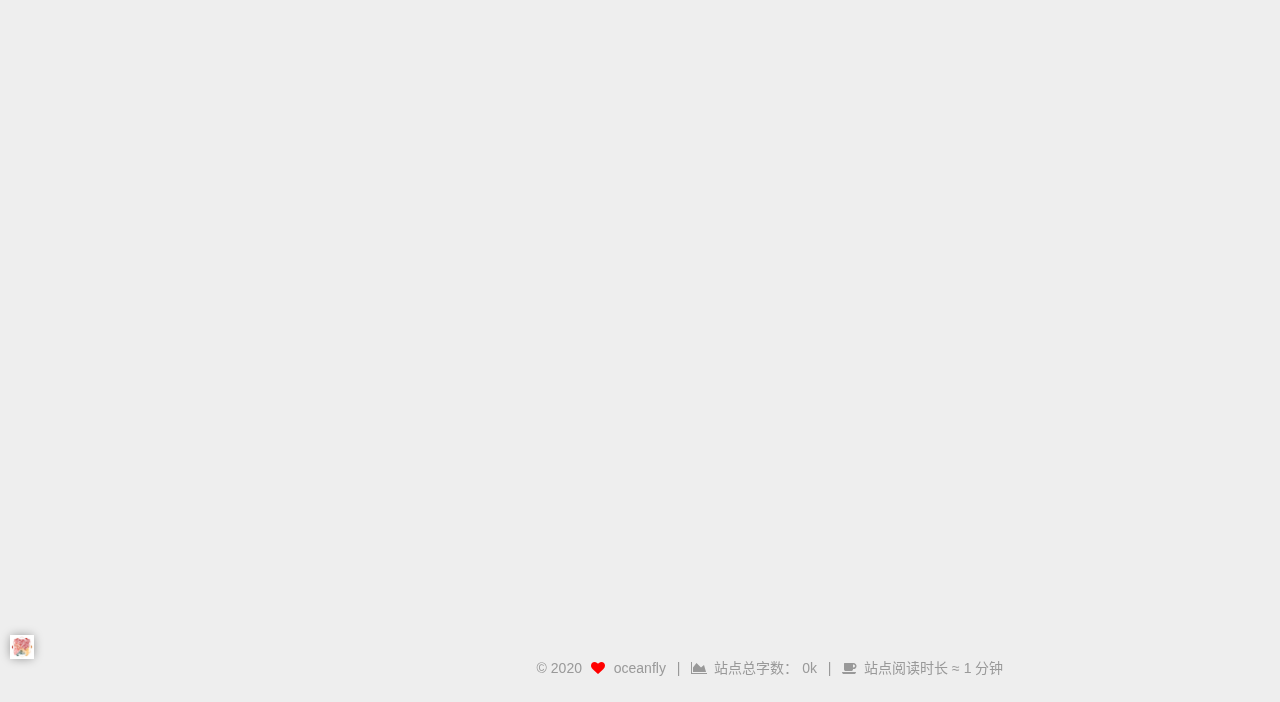
==== commit 0d556907: "Site updated: 2020-03-23 22:44:49" ====
--- a/index.html
+++ b/index.html
@@ -534,6 +534,34 @@
     </ul>
   </div>
 
+<div id="days"></div>
+<script>
+function show_date_time(){
+    window.setTimeout("show_date_time()", 1000);
+    BirthDay=new Date("09/17/1995 00:13:14");
+    today=new Date();
+    timeold=(today.getTime()-BirthDay.getTime());
+    sectimeold=timeold/1000
+    secondsold=Math.floor(sectimeold);
+    msPerDay=24*60*60*1000
+    e_daysold=timeold/msPerDay
+    daysold=Math.floor(e_daysold);
+    e_hrsold=(e_daysold-daysold)*24;
+    hrsold=setzero(Math.floor(e_hrsold));
+    e_minsold=(e_hrsold-hrsold)*60;
+    minsold=setzero(Math.floor((e_hrsold-hrsold)*60));
+    seconds=setzero(Math.floor((e_minsold-minsold)*60));
+    document.getElementById('days').innerHTML="已运行 "+daysold+" 天 "+hrsold+" 小时 "+minsold+" 分 "+seconds+" 秒";
+}
+function setzero(i) {
+    if (i<10) {
+        i="0" + i
+    };
+    return i;
+}
+show_date_time();
+</script>
+
       </div>
 
     </div>
--- a/css/main.css
+++ b/css/main.css
@@ -1201,7 +1201,7 @@
 }
 .links-of-author a::before,
 .links-of-author span.exturl::before {
-  background: #864152;
+  background: #cdfff2;
   border-radius: 50%;
   content: ' ';
   display: inline-block;
@@ -2046,7 +2046,7 @@
   height: 24px;
   width: 24px;
   cursor: pointer;
-  background: url("../images/wechat2.svg");
+  background: url("../images/wechat1.png");
   background-size: 24px 24px;
 }
 .weixin-hover {
@@ -2057,7 +2057,7 @@
   width: 0px;
   border-radius: 3px;
   box-shadow: 0px 0px 10px 0px rgba(0,0,0,0.35);
-  background: url("../images/wechat2.svg");
+  background: url("../images/wechat.jpeg");
   background-color: #fff;
   background-repeat: no-repeat;
   background-size: 150px 150px;
@@ -2083,6 +2083,49 @@
 }
 .weixin-menu:hover .weixin-description {
   opacity: 1;
+}
+::-webkit-scrollbar {
+  width: 10px;
+  height: 10px;
+}
+::-webkit-scrollbar-button {
+  width: 0;
+  height: 0;
+}
+::-webkit-scrollbar-button:start:increment,
+::-webkit-scrollbar-button:end:decrement {
+  display: none;
+}
+::-webkit-scrollbar-corner {
+  display: block;
+}
+::-webkit-scrollbar-thumb {
+  border-radius: 8px;
+  background-color: rgba(0,0,0,0.2);
+}
+::-webkit-scrollbar-thumb:hover {
+  border-radius: 8px;
+  background-color: rgba(0,0,0,0.5);
+}
+::-webkit-scrollbar-track,
+::-webkit-scrollbar-thumb {
+  border-right: 1px solid transparent;
+  border-left: 1px solid transparent;
+}
+::-webkit-scrollbar-track:hover {
+  background-color: rgba(0,0,0,0.15);
+}
+::-webkit-scrollbar-button:start {
+  width: 10px;
+  height: 10px;
+/*background: url(../images/scrollbar_arrow.png) no-repeat 0 0;*/
+/*可以添加滚动条样式*/
+}
+#days {
+  display: block;
+  color: #07b39b;
+  font-size: 13px;
+  margin-top: 15px;
 }
 .category-all-page .category-all-title {
   text-align: center;
